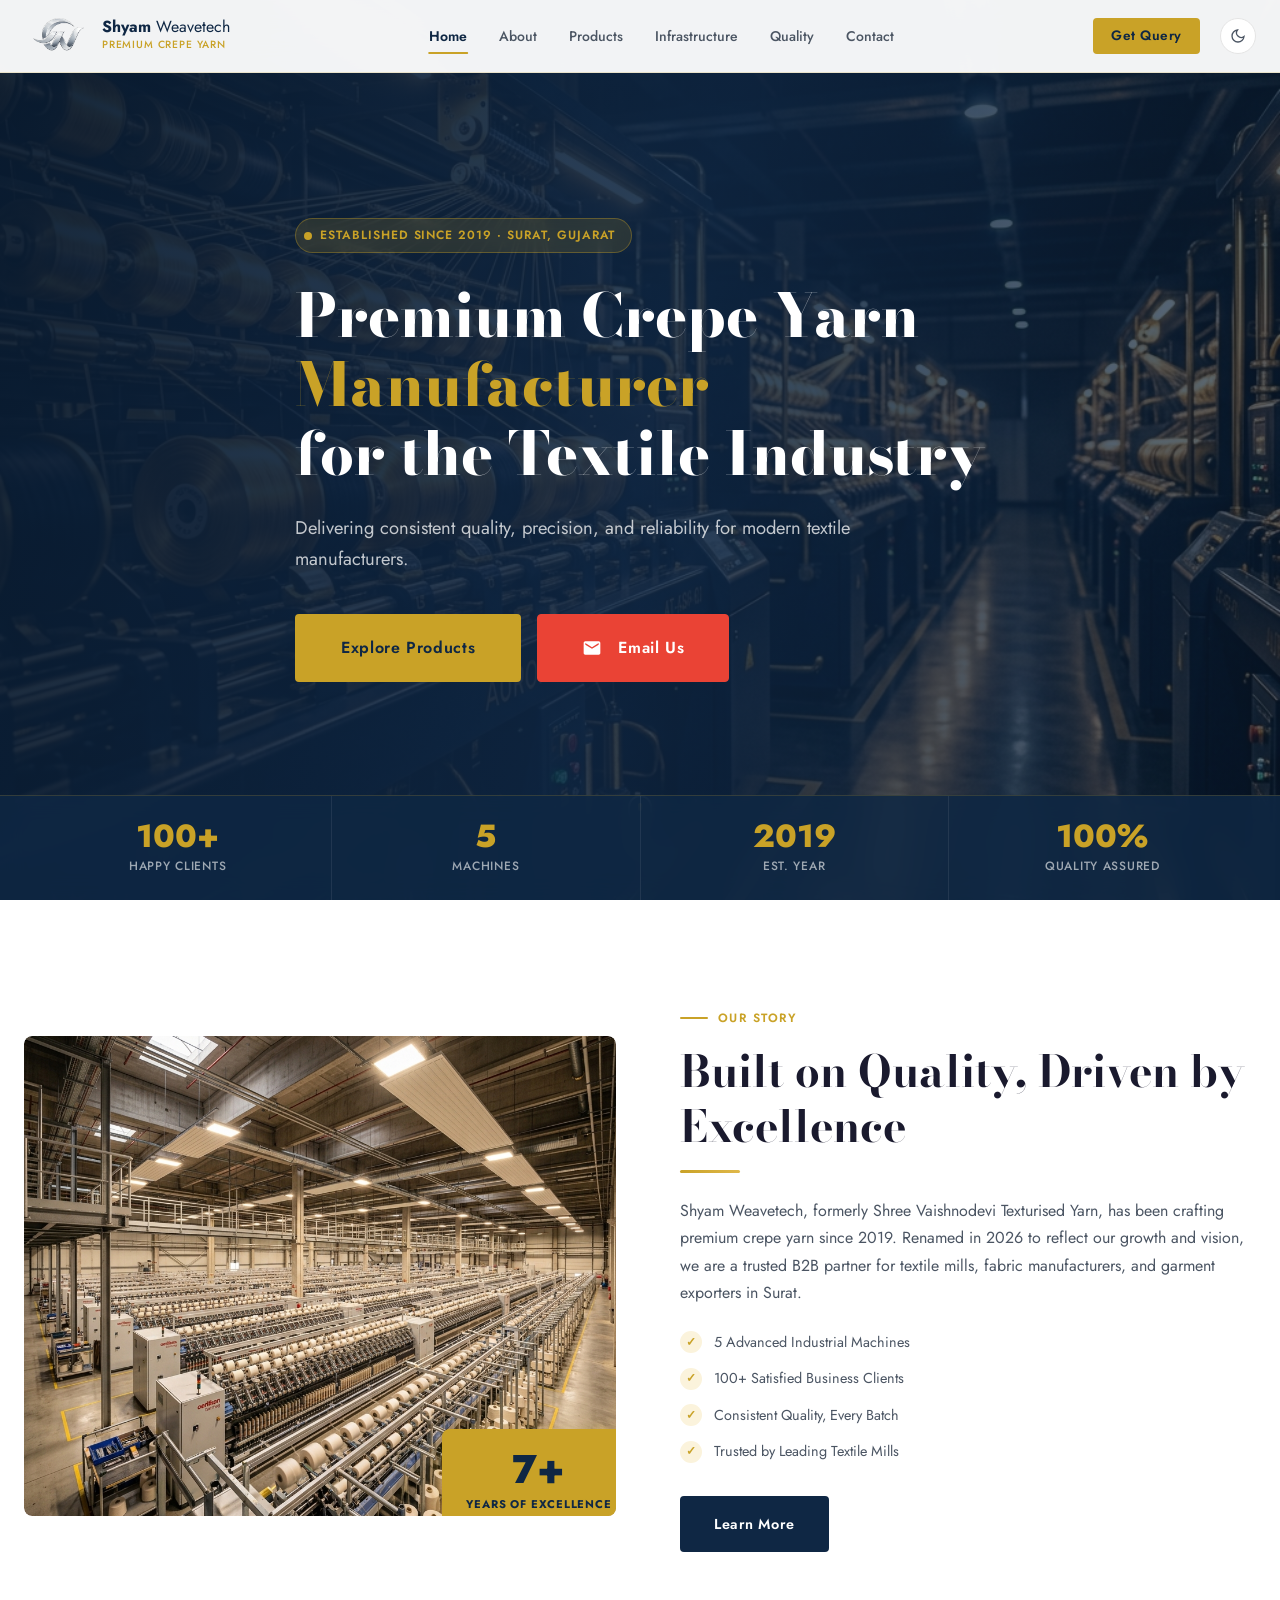
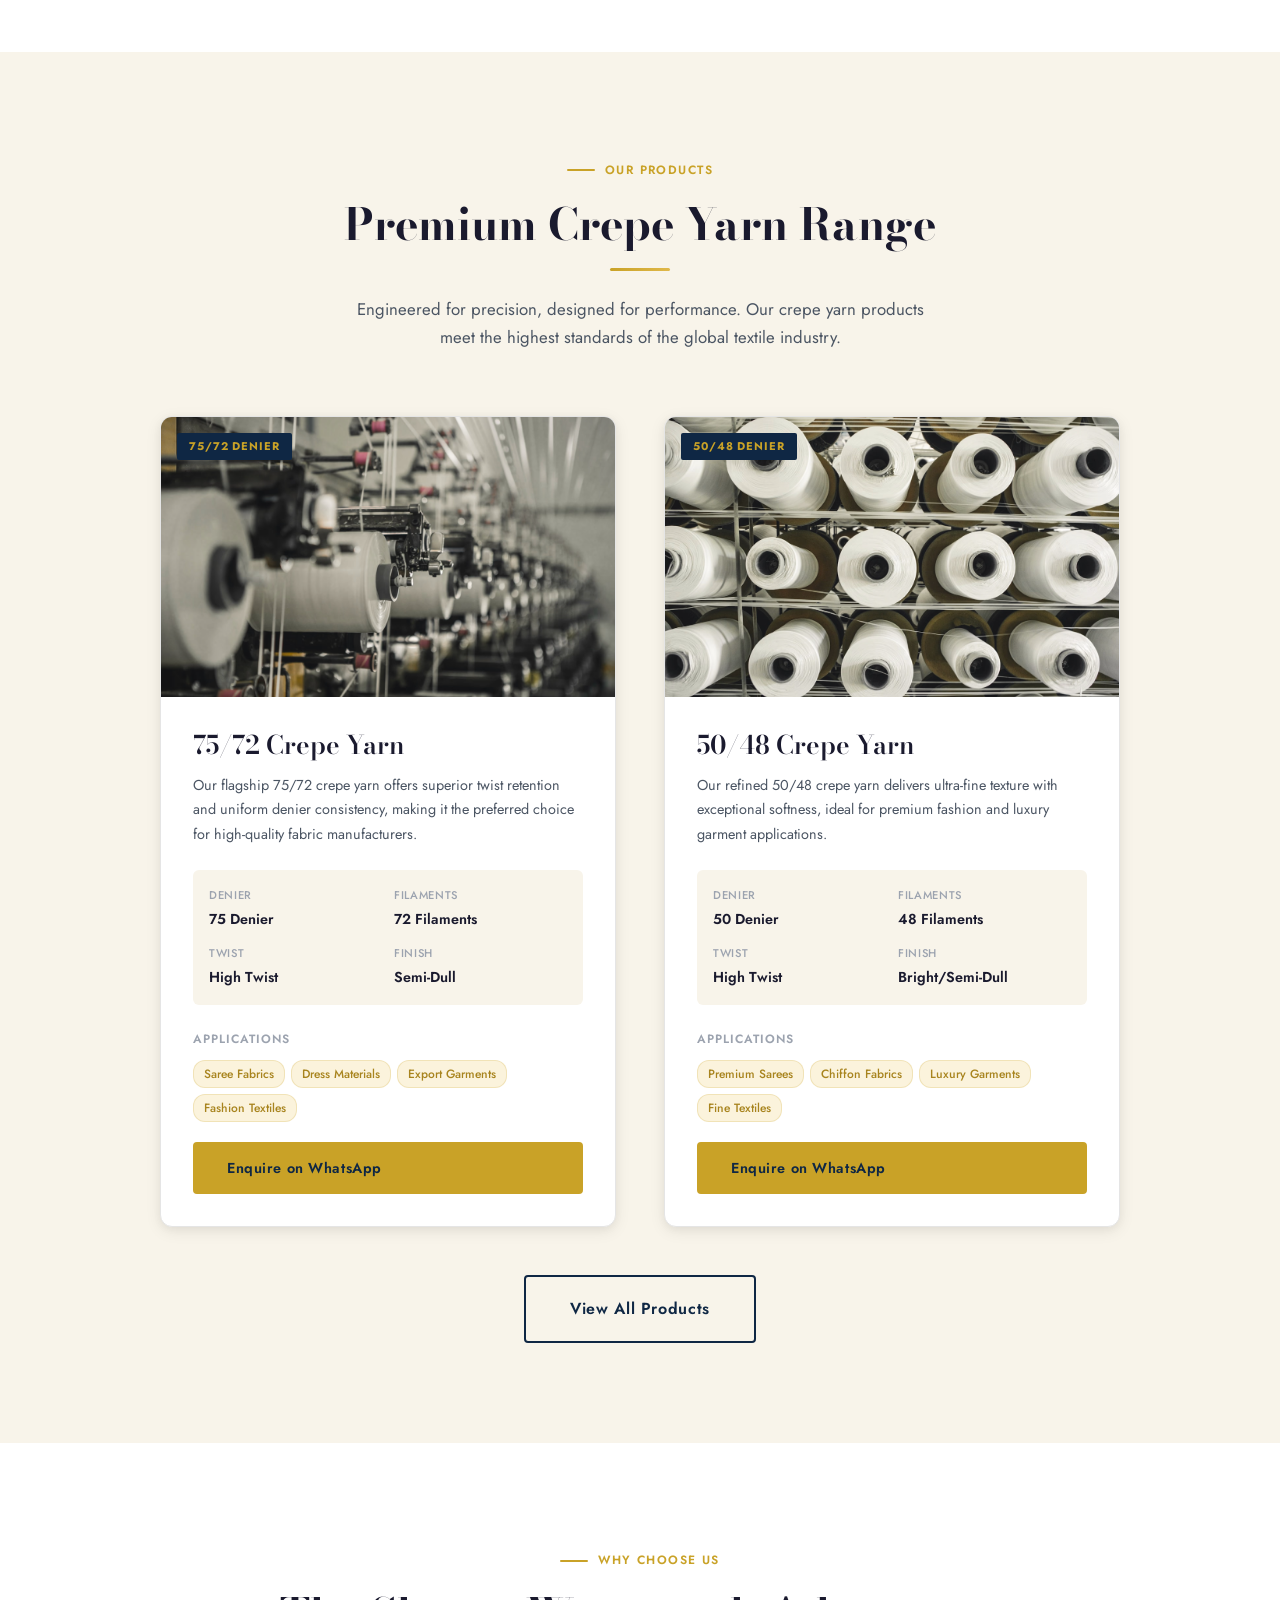
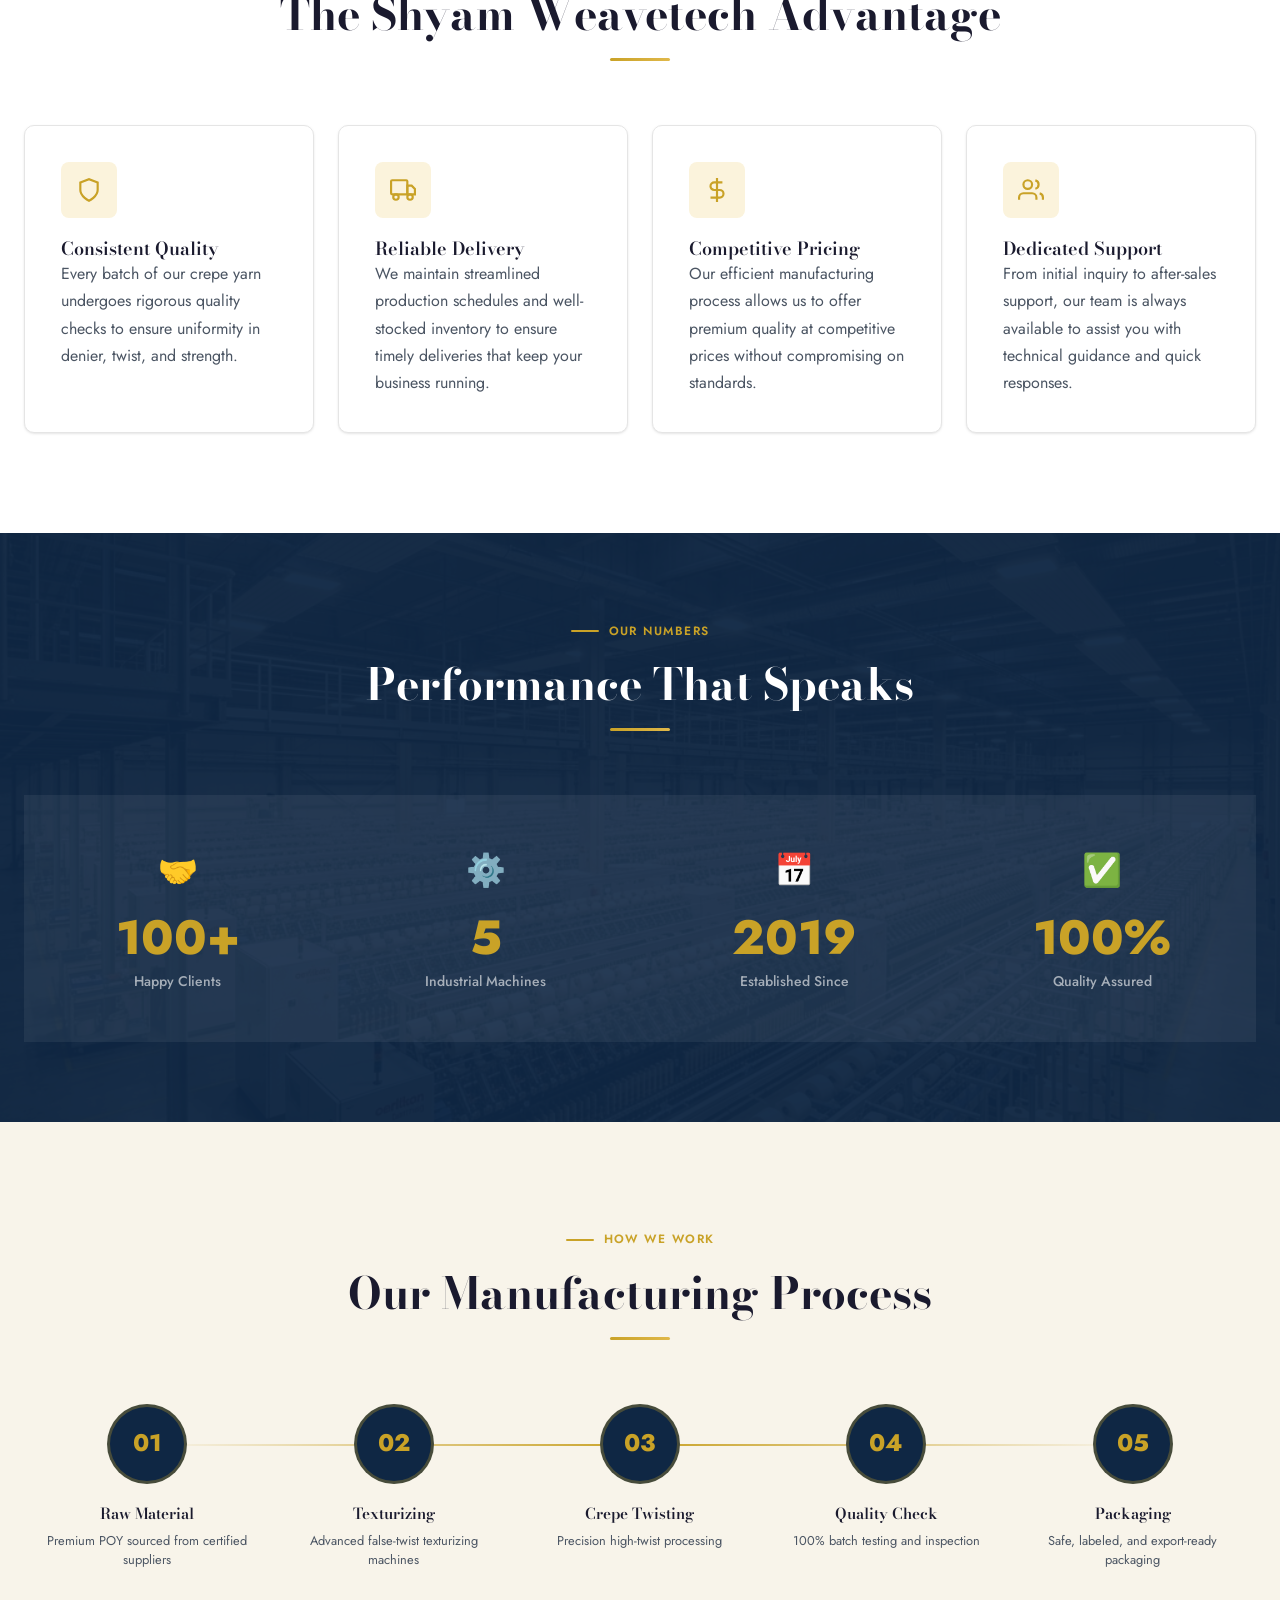
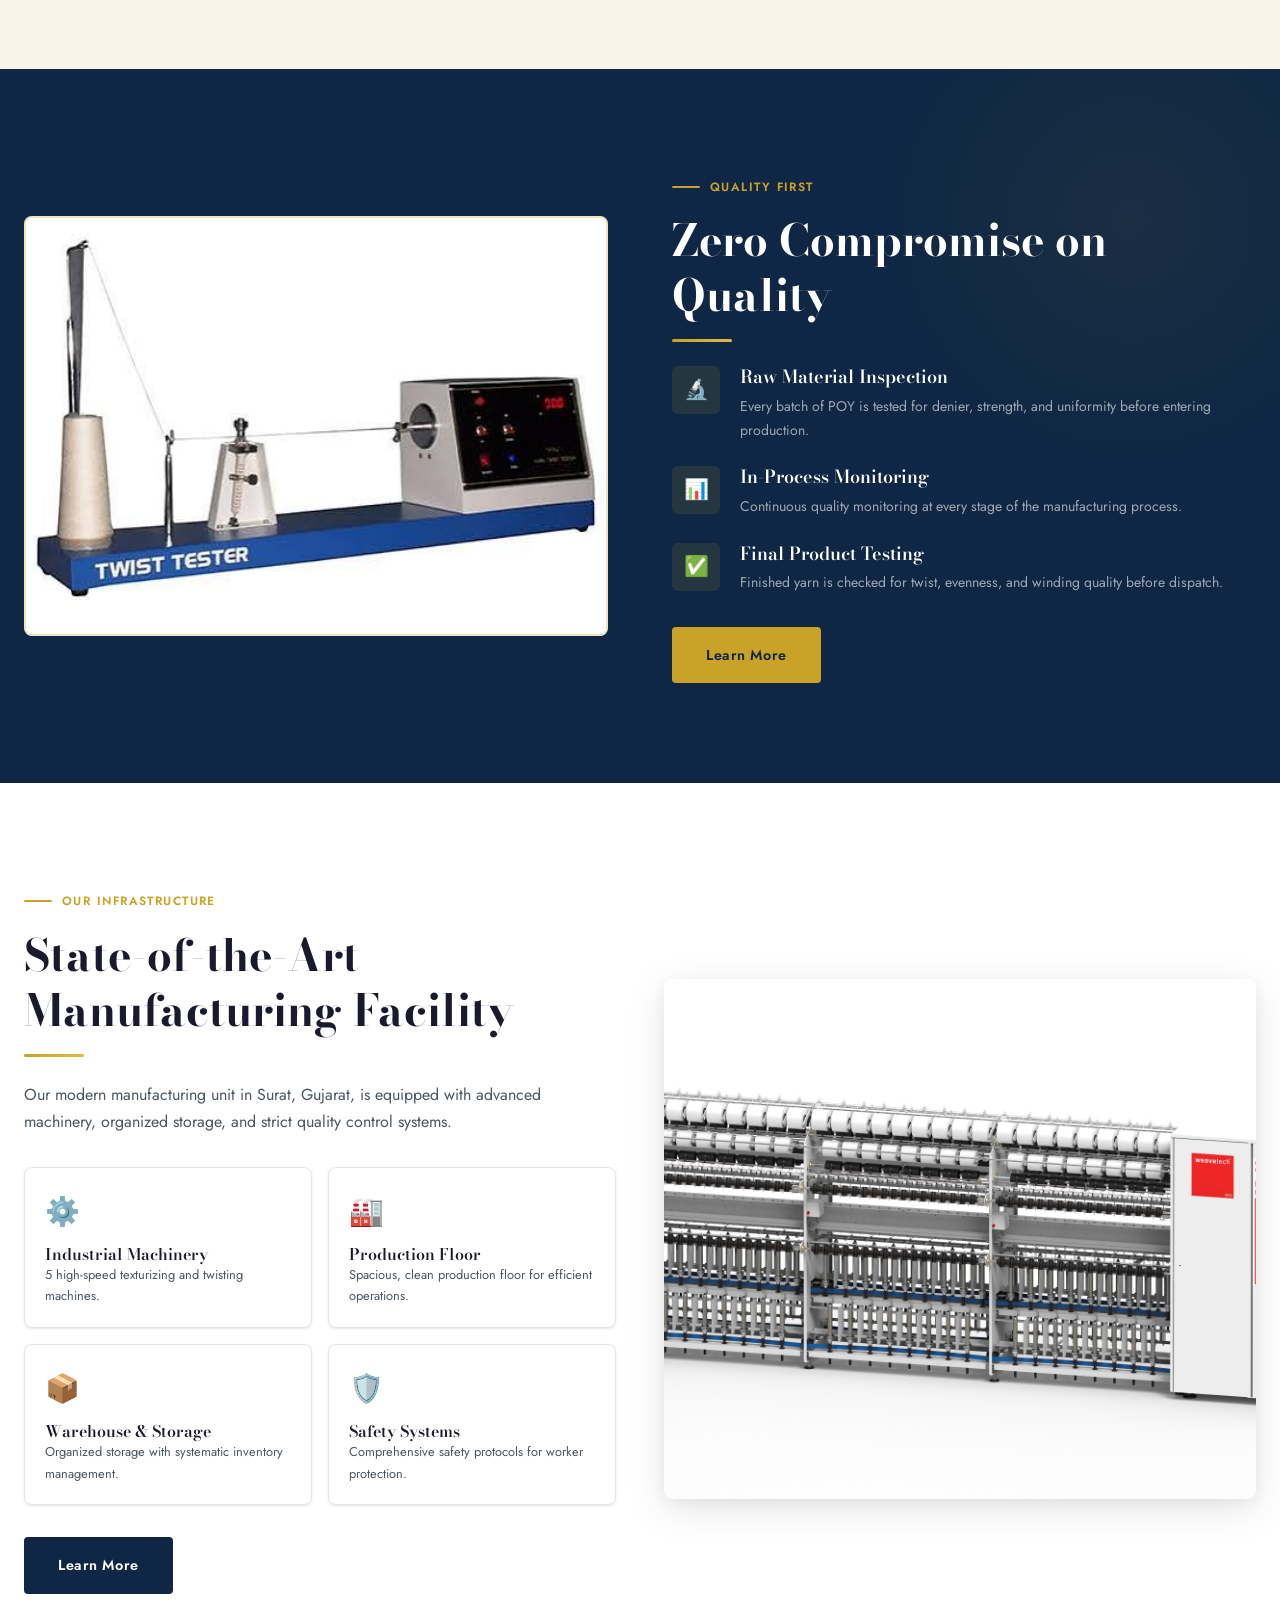
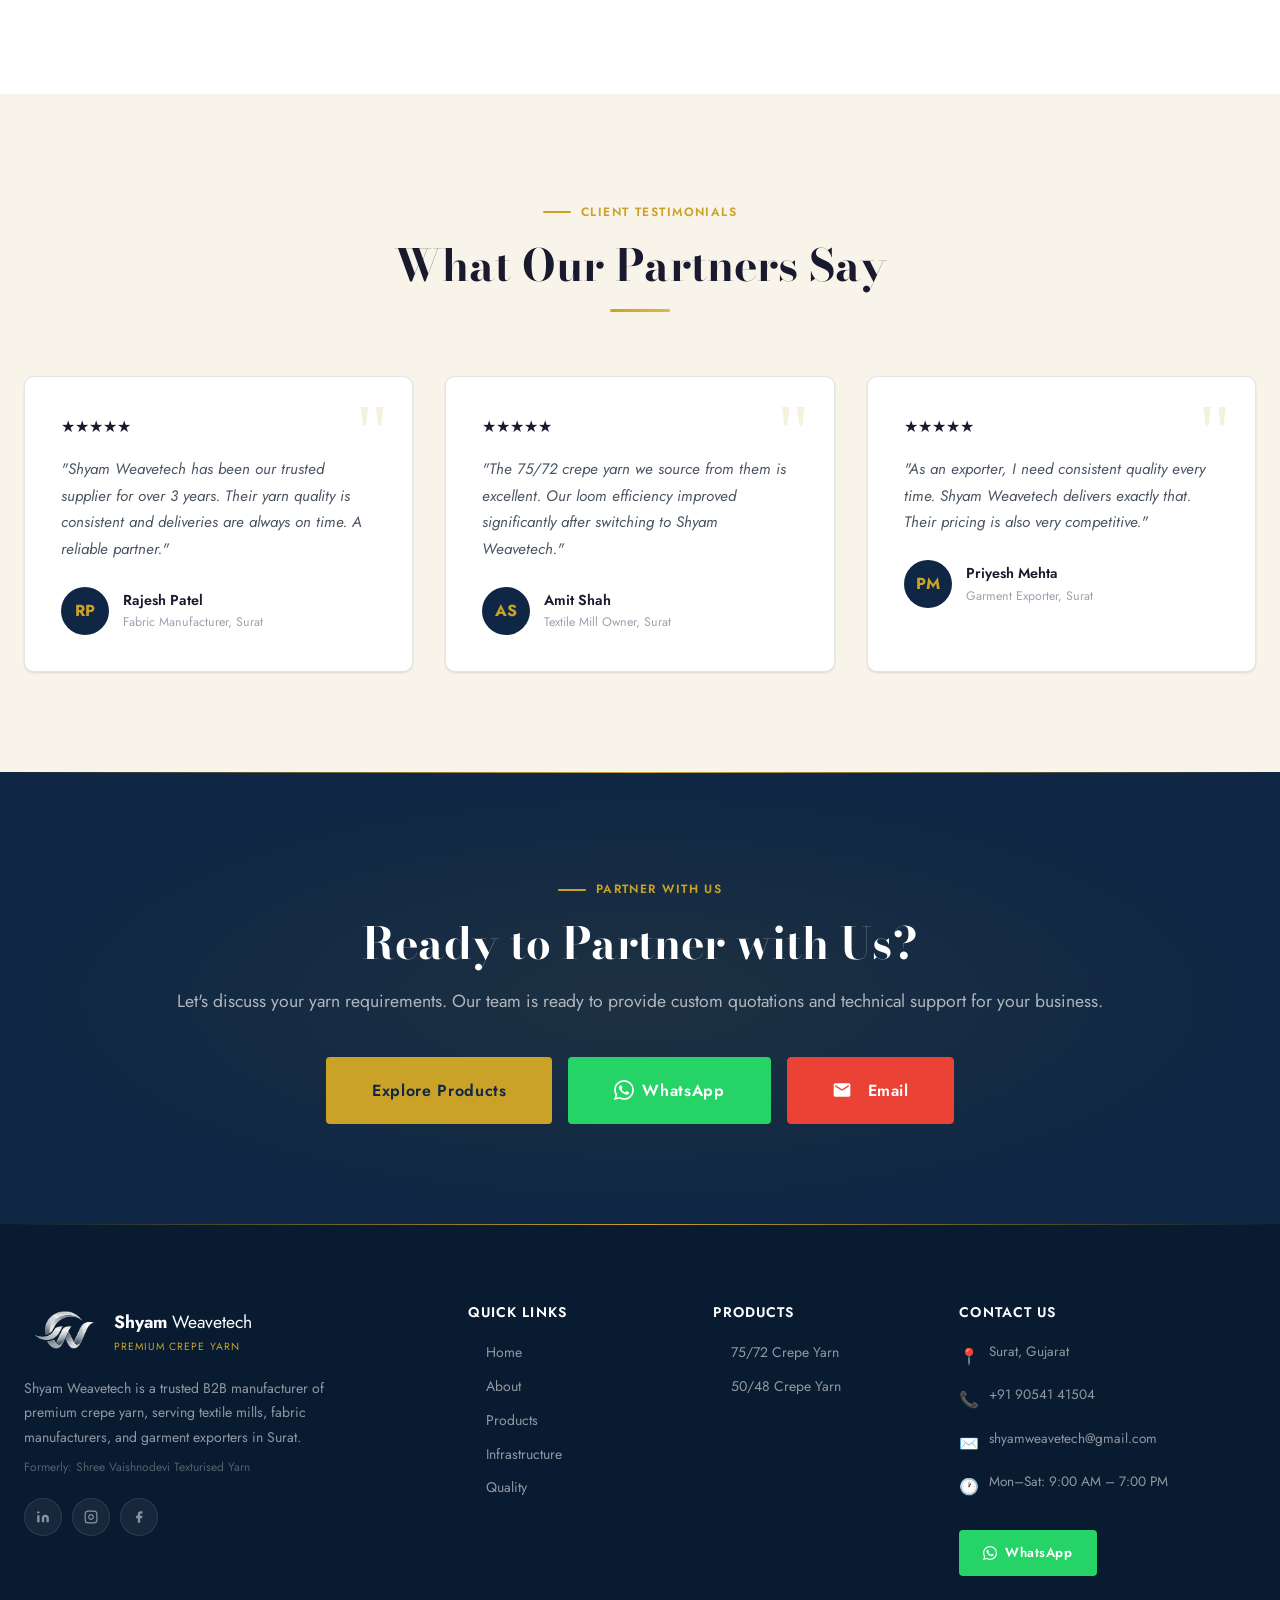
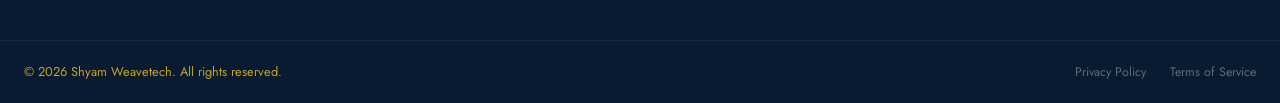
==== index.html @ a869e86b "Initial commit" ====
<!DOCTYPE html>
<html lang="en" data-theme="light">

<head>
  <meta charset="UTF-8">
  <meta name="viewport" content="width=device-width, initial-scale=1.0">
  <title>Shyam Weavetech | Premium Crepe Yarn Manufacturer — Surat, Gujarat</title>
  <meta name="description"
    content="Shyam Weavetech is a trusted B2B manufacturer of premium crepe yarn (75/72 & 50/48 denier) based in Surat, Gujarat. Serving textile mills, fabric manufacturers, and garment exporters since 2019.">
  <meta name="keywords"
    content="crepe yarn manufacturer, 75/72 crepe yarn, 50/48 crepe yarn, textile manufacturer Surat, yarn supplier Gujarat, B2B yarn manufacturer Surat">
  <meta property="og:title" content="Shyam Weavetech | Premium Crepe Yarn Manufacturer">
  <meta property="og:description"
    content="Premium Crepe Yarn Manufacturer for the Textile Industry. Delivering consistent quality since 2019.">
  <meta property="og:type" content="website">
  <link rel="canonical" href="https://shyamweavetech.com/">
  <!-- Schema -->
  <script type="application/ld+json">
  {"@context":"https://schema.org","@type":"Organization","name":"Shyam Weavetech","alternateName":"Shree Vaishnodevi Texturised Yarn","url":"https://shyamweavetech.com","email":"shyamweavetech@gmail.com","telephone":"+919054141504","address":{"@type":"PostalAddress","addressLocality":"Surat","addressRegion":"Gujarat","addressCountry":"IN"},"foundingDate":"2019","description":"Premium B2B Crepe Yarn Manufacturer"}
  </script>
  <link rel="stylesheet" href="css/style.css">
  <link rel="preconnect" href="https://fonts.googleapis.com">
  <link rel="preconnect" href="https://fonts.gstatic.com" crossorigin>
  <link rel="icon" href="images/logo2.png" type="image/png">
</head>

<body>



  <!-- Scroll Progress -->
  <div id="scroll-progress"></div>

  <!-- Navigation -->
  <nav id="navbar" role="navigation" aria-label="Main Navigation">
    <div class="nav-inner">
      <a href="index.html" class="nav-logo" aria-label="Shyam Weavetech Home">
        <img src="images/logo2.png" alt="Shyam Weavetech Logo" class="nav-logo-img">
        <div class="nav-logo-text">
          <span class="nav-logo-name"><b>Shyam</b> Weavetech</span>
          <span class="nav-logo-tagline">Premium Crepe Yarn</span>
        </div>
      </a>

      <ul class="nav-links" role="list">
        <li><a href="index.html" class="nav-link" data-i18n="nav_home">Home</a></li>
        <li><a href="about.html" class="nav-link" data-i18n="nav_about">About</a></li>
        <li><a href="products.html" class="nav-link" data-i18n="nav_products">Products</a></li>
        <li><a href="infrastructure.html" class="nav-link" data-i18n="nav_infrastructure">Infrastructure</a></li>
        <li><a href="quality.html" class="nav-link" data-i18n="nav_quality">Quality</a></li>

        <li><a href="contact.html" class="nav-link" data-i18n="nav_contact">Contact</a></li>
      </ul>

      <div class="nav-actions">

        <a href="contact.html" class="btn btn-gold nav-query-btn" style="padding: 8px 16px; font-size: 0.85rem; margin-right: 8px; font-weight: 600; display: inline-flex; align-items: center; justify-content: center; height: 36px;">Get Query</a>
        <button class="theme-toggle" id="theme-toggle" aria-label="Toggle Dark Mode">
          <svg class="icon-moon" width="16" height="16" fill="none" stroke="currentColor" stroke-width="2"
            viewBox="0 0 24 24">
            <path d="M21 12.79A9 9 0 1111.21 3a7 7 0 009.79 9.79z" />
          </svg>
          <svg class="icon-sun" width="16" height="16" fill="none" stroke="currentColor" stroke-width="2"
            viewBox="0 0 24 24">
            <circle cx="12" cy="12" r="5" />
            <line x1="12" y1="1" x2="12" y2="3" />
            <line x1="12" y1="21" x2="12" y2="23" />
            <line x1="4.22" y1="4.22" x2="5.64" y2="5.64" />
            <line x1="18.36" y1="18.36" x2="19.78" y2="19.78" />
            <line x1="1" y1="12" x2="3" y2="12" />
            <line x1="21" y1="12" x2="23" y2="12" />
            <line x1="4.22" y1="19.78" x2="5.64" y2="18.36" />
            <line x1="18.36" y1="5.64" x2="19.78" y2="4.22" />
          </svg>
        </button>

        <button class="hamburger" id="hamburger" aria-label="Open mobile menu" aria-expanded="false">
          <span></span><span></span><span></span>
        </button>
      </div>
    </div>
  </nav>

  <!-- Mobile Menu -->
  <div id="mobile-menu" class="mobile-menu" role="dialog" aria-label="Mobile Navigation">
    <ul class="mobile-nav-links" role="list">
      <li><a href="index.html" class="mobile-nav-link" data-i18n="nav_home">Home</a></li>
      <li><a href="about.html" class="mobile-nav-link" data-i18n="nav_about">About</a></li>
      <li><a href="products.html" class="mobile-nav-link" data-i18n="nav_products">Products</a></li>
      <li><a href="infrastructure.html" class="mobile-nav-link" data-i18n="nav_infrastructure">Infrastructure</a></li>
      <li><a href="quality.html" class="mobile-nav-link" data-i18n="nav_quality">Quality</a></li>

      <li><a href="contact.html" class="mobile-nav-link" data-i18n="nav_contact">Contact</a></li>
    </ul>
    <div style="display:flex;gap:8px;padding:0 16px;">

      <a href="contact.html" class="btn btn-gold nav-query-btn" style="padding: 8px 16px; font-size: 0.85rem; margin-right: 8px; font-weight: 600; display: inline-flex; align-items: center; justify-content: center; height: 36px;">Get Query</a>
        <button class="theme-toggle" id="theme-toggle-mobile" aria-label="Toggle Dark Mode" style="margin-left:auto;"
        onclick="document.getElementById('theme-toggle').click()">
        <svg class="icon-moon" width="16" height="16" fill="none" stroke="currentColor" stroke-width="2"
          viewBox="0 0 24 24">
          <path d="M21 12.79A9 9 0 1111.21 3a7 7 0 009.79 9.79z" />
        </svg>
        <svg class="icon-sun" width="16" height="16" fill="none" stroke="currentColor" stroke-width="2"
          viewBox="0 0 24 24">
          <circle cx="12" cy="12" r="5" />
          <line x1="12" y1="1" x2="12" y2="3" />
          <line x1="12" y1="21" x2="12" y2="23" />
          <line x1="4.22" y1="4.22" x2="5.64" y2="5.64" />
          <line x1="18.36" y1="18.36" x2="19.78" y2="19.78" />
          <line x1="1" y1="12" x2="3" y2="12" />
          <line x1="21" y1="12" x2="23" y2="12" />
          <line x1="4.22" y1="19.78" x2="5.64" y2="18.36" />
          <line x1="18.36" y1="5.64" x2="19.78" y2="4.22" />
        </svg>
      </button>
    </div>
  </div>

  <!-- ══════════════════ HERO ══════════════════ -->
  <section id="hero" aria-label="Hero Banner">
    <div class="hero-bg" aria-hidden="true"></div>
    <div class="hero-overlay" aria-hidden="true"></div>

    <div class="container">
      <div class="hero-content">
        <div class="hero-badge">
          <span class="hero-badge-dot" aria-hidden="true"></span>
          <span data-i18n="hero_badge">Established Since 2019 · Surat, Gujarat</span>
        </div>
        <h1>
          <span data-i18n="hero_headline_1">Premium Crepe Yarn</span>
          <br><em data-i18n="hero_headline_2">Manufacturer</em>
          <br><span data-i18n="hero_headline_3">for the Textile Industry</span>
        </h1>
        <p data-i18n="hero_subheadline">Delivering consistent quality, precision, and reliability for modern textile
          manufacturers.</p>
        <div class="hero-buttons">
          <a href="products.html" class="btn btn-gold btn-lg" id="hero-explore-btn"
            data-i18n="btn_explore_products">Explore Products</a>

          <a href="#" class="btn btn-gmail btn-lg email-modal-trigger">
            <svg width="20" height="20" viewBox="0 0 24 24" fill="currentColor">
              <path
                d="M20 4H4C2.9 4 2.01 4.9 2.01 6L2 18C2 19.1 2.9 20 4 20H20C21.1 20 22 19.1 22 18V6C22 4.9 21.1 4 20 4ZM20 8L12 13L4 8V6L12 11L20 6V8Z" />
            </svg>
            Email Us
          </a>
        </div>
      </div>
    </div>

    <div class="hero-scroll" aria-hidden="true">
      <div class="scroll-mouse"></div>
      <span>Scroll</span>
    </div>

    <!-- Hero Stats Strip -->
    <div class="hero-stats" aria-label="Company statistics">
      <div class="hero-stats-inner">
        <div class="hero-stat">
          <div class="hero-stat-number" data-count="100" data-suffix="+" aria-label="100 plus happy clients">100+</div>
          <div class="hero-stat-label" data-i18n="hero_stat_clients">Happy Clients</div>
        </div>
        <div class="hero-stat">
          <div class="hero-stat-number" data-count="5" aria-label="5 manufacturing machines">5</div>
          <div class="hero-stat-label" data-i18n="hero_stat_machines">Machines</div>
        </div>
        <div class="hero-stat">
          <div class="hero-stat-number">2019</div>
          <div class="hero-stat-label" data-i18n="hero_stat_since">Est. Year</div>
        </div>
        <div class="hero-stat">
          <div class="hero-stat-number">100%</div>
          <div class="hero-stat-label" data-i18n="hero_stat_quality">Quality Assured</div>
        </div>
      </div>
    </div>
  </section>

  <!-- ══════════════════ ABOUT PREVIEW ══════════════════ -->
  <section class="section" aria-labelledby="about-preview-heading">
    <div class="container">
      <div class="grid-2">
        <div class="about-preview-image slide-left">
          <img src="images/factory-floor.png" alt="Shyam Weavetech manufacturing facility" width="600" height="480"
            loading="lazy">
          <div class="about-preview-badge">
            <span class="big-num">7+</span>
            <span class="label">Years of Excellence</span>
          </div>
        </div>
        <div class="about-preview-content slide-right">
          <div class="section-label" data-i18n="about_label">Our Story</div>
          <h2 id="about-preview-heading" data-i18n="about_heading">Built on Quality, Driven by Excellence</h2>
          <div class="gold-line"></div>
          <p data-i18n="about_text">Shyam Weavetech, formerly Shree Vaishnodevi Texturised Yarn, has been crafting
            premium crepe yarn since 2019. Renamed in 2026 to reflect our growth and vision, we are a trusted B2B
            partner for textile mills, fabric manufacturers, and garment exporters in Surat.</p>
          <ul class="check-list" role="list">
            <li class="check-item"><span class="check-icon" aria-hidden="true">✓</span><span data-i18n="about_check_1">5
                Advanced Industrial Machines</span></li>
            <li class="check-item"><span class="check-icon" aria-hidden="true">✓</span><span
                data-i18n="about_check_2">100+ Satisfied Business Clients</span></li>
            <li class="check-item"><span class="check-icon" aria-hidden="true">✓</span><span
                data-i18n="about_check_3">Consistent Quality, Every Batch</span></li>
            <li class="check-item"><span class="check-icon" aria-hidden="true">✓</span><span
                data-i18n="about_check_4">Trusted by Leading Textile Mills</span></li>
          </ul>
          <a href="about.html" class="btn btn-primary" id="about-learn-more-btn" data-i18n="btn_learn_more">Learn
            More</a>
        </div>
      </div>
    </div>
  </section>

  <!-- ══════════════════ FEATURED PRODUCTS ══════════════════ -->
  <section class="section-cream" aria-labelledby="products-preview-heading">
    <div class="container">
      <div class="section-header centered fade-up">
        <div class="section-label" data-i18n="products_label">Our Products</div>
        <h2 id="products-preview-heading" data-i18n="products_heading">Premium Crepe Yarn Range</h2>
        <div class="gold-line centered"></div>
        <p data-i18n="products_subtext">Engineered for precision, designed for performance. Our crepe yarn products meet
          the highest standards of the global textile industry.</p>
      </div>
      <div class="grid-2" style="max-width:960px;margin:0 auto;">
        <!-- Product 1 -->
        <article class="product-card fade-up delay-1">
          <div class="product-card-image">
            <img src="images/crepe2.png" alt="75/72 Crepe Yarn cone" width="480" height="280" loading="lazy">
            <div class="product-badge">75/72 Denier</div>
          </div>
          <div class="product-card-body">
            <h3 data-i18n="p1_name">75/72 Crepe Yarn</h3>
            <p data-i18n="p1_desc">Our flagship 75/72 crepe yarn offers superior twist retention and uniform denier
              consistency, making it the preferred choice for high-quality fabric manufacturers.</p>
            <div class="product-specs">
              <div class="spec-item"><span class="spec-label">Denier</span><span class="spec-value"
                  data-i18n="p1_spec_denier">75 Denier</span></div>
              <div class="spec-item"><span class="spec-label">Filaments</span><span class="spec-value"
                  data-i18n="p1_spec_filament">72 Filaments</span></div>
              <div class="spec-item"><span class="spec-label">Twist</span><span class="spec-value"
                  data-i18n="p1_spec_twist">High Twist</span></div>
              <div class="spec-item"><span class="spec-label">Finish</span><span class="spec-value"
                  data-i18n="p1_spec_finish">Semi-Dull</span></div>
            </div>
            <div class="product-applications">
              <div class="applications-title">Applications</div>
              <div class="app-tags">
                <span class="app-tag" data-i18n="p1_app1">Saree Fabrics</span>
                <span class="app-tag" data-i18n="p1_app2">Dress Materials</span>
                <span class="app-tag" data-i18n="p1_app3">Export Garments</span>
                <span class="app-tag" data-i18n="p1_app4">Fashion Textiles</span>
              </div>
            </div>
            <div class="product-card-actions">
              <button class="btn btn-gold w-full" id="enquire-7572-btn" data-wa-product="75/72 Crepe Yarn"
                data-i18n="btn_enquire">Enquire on WhatsApp</button>
            </div>
          </div>
        </article>
        <!-- Product 2 -->
        <article class="product-card fade-up delay-2">
          <div class="product-card-image">
            <img src="images/crepe1.png" alt="50/48 Crepe Yarn cone" width="480" height="280" loading="lazy">
            <div class="product-badge">50/48 Denier</div>
          </div>
          <div class="product-card-body">
            <h3 data-i18n="p2_name">50/48 Crepe Yarn</h3>
            <p data-i18n="p2_desc">Our refined 50/48 crepe yarn delivers ultra-fine texture with exceptional softness,
              ideal for premium fashion and luxury garment applications.</p>
            <div class="product-specs">
              <div class="spec-item"><span class="spec-label">Denier</span><span class="spec-value"
                  data-i18n="p2_spec_denier">50 Denier</span></div>
              <div class="spec-item"><span class="spec-label">Filaments</span><span class="spec-value"
                  data-i18n="p2_spec_filament">48 Filaments</span></div>
              <div class="spec-item"><span class="spec-label">Twist</span><span class="spec-value"
                  data-i18n="p2_spec_twist">High Twist</span></div>
              <div class="spec-item"><span class="spec-label">Finish</span><span class="spec-value"
                  data-i18n="p2_spec_finish">Bright/Semi-Dull</span></div>
            </div>
            <div class="product-applications">
              <div class="applications-title">Applications</div>
              <div class="app-tags">
                <span class="app-tag" data-i18n="p2_app1">Premium Sarees</span>
                <span class="app-tag" data-i18n="p2_app2">Chiffon Fabrics</span>
                <span class="app-tag" data-i18n="p2_app3">Luxury Garments</span>
                <span class="app-tag" data-i18n="p2_app4">Fine Textiles</span>
              </div>
            </div>
            <div class="product-card-actions">
              <button class="btn btn-gold w-full" id="enquire-5048-btn" data-wa-product="50/48 Crepe Yarn"
                data-i18n="btn_enquire">Enquire on WhatsApp</button>
            </div>
          </div>
        </article>
      </div>
      <div class="text-center mt-48 fade-up">
        <a href="products.html" class="btn btn-outline-navy btn-lg" id="view-all-products-btn"
          data-i18n="btn_view_all">View All Products</a>
      </div>
    </div>
  </section>

  <!-- ══════════════════ WHY CHOOSE US ══════════════════ -->
  <section class="section" aria-labelledby="why-heading">
    <div class="container">
      <div class="section-header centered fade-up">
        <div class="section-label" data-i18n="why_label">Why Choose Us</div>
        <h2 id="why-heading" data-i18n="why_heading">The Shyam Weavetech Advantage</h2>
        <div class="gold-line centered"></div>
      </div>
      <div class="grid-4">
        <div class="why-card fade-up delay-1">
          <div class="icon-box" aria-hidden="true">
            <svg viewBox="0 0 24 24" fill="none" stroke="currentColor" stroke-width="2">
              <path d="M12 22s8-4 8-10V5l-8-3-8 3v7c0 6 8 10 8 10z" />
            </svg>
          </div>
          <h4 data-i18n="why_1_title">Consistent Quality</h4>
          <p data-i18n="why_1_text">Every batch of our crepe yarn undergoes rigorous quality checks to ensure uniformity
            in denier, twist, and strength.</p>
        </div>
        <div class="why-card fade-up delay-2">
          <div class="icon-box" aria-hidden="true">
            <svg viewBox="0 0 24 24" fill="none" stroke="currentColor" stroke-width="2">
              <rect x="1" y="3" width="15" height="13" rx="1" />
              <path d="M16 8h4l3 3v5h-7V8z" />
              <circle cx="5.5" cy="18.5" r="2.5" />
              <circle cx="18.5" cy="18.5" r="2.5" />
            </svg>
          </div>
          <h4 data-i18n="why_2_title">Reliable Delivery</h4>
          <p data-i18n="why_2_text">We maintain streamlined production schedules and well-stocked inventory to ensure
            timely deliveries that keep your business running.</p>
        </div>
        <div class="why-card fade-up delay-3">
          <div class="icon-box" aria-hidden="true">
            <svg viewBox="0 0 24 24" fill="none" stroke="currentColor" stroke-width="2">
              <line x1="12" y1="1" x2="12" y2="23" />
              <path d="M17 5H9.5a3.5 3.5 0 0 0 0 7h5a3.5 3.5 0 0 1 0 7H6" />
            </svg>
          </div>
          <h4 data-i18n="why_3_title">Competitive Pricing</h4>
          <p data-i18n="why_3_text">Our efficient manufacturing process allows us to offer premium quality at
            competitive prices without compromising on standards.</p>
        </div>
        <div class="why-card fade-up delay-4">
          <div class="icon-box" aria-hidden="true">
            <svg viewBox="0 0 24 24" fill="none" stroke="currentColor" stroke-width="2">
              <path d="M17 21v-2a4 4 0 0 0-4-4H5a4 4 0 0 0-4 4v2" />
              <circle cx="9" cy="7" r="4" />
              <path d="M23 21v-2a4 4 0 0 0-3-3.87" />
              <path d="M16 3.13a4 4 0 0 1 0 7.75" />
            </svg>
          </div>
          <h4 data-i18n="why_4_title">Dedicated Support</h4>
          <p data-i18n="why_4_text">From initial inquiry to after-sales support, our team is always available to assist
            you with technical guidance and quick responses.</p>
        </div>
      </div>
    </div>
  </section>

  <!-- ══════════════════ STATISTICS ══════════════════ -->
  <section class="stats-section" aria-labelledby="stats-heading">
    <div class="container">
      <div class="section-header centered fade-up" style="position:relative;z-index:1;">
        <div class="section-label text-gold" data-i18n="stats_label">Our Numbers</div>
        <h2 id="stats-heading" style="color:var(--white);" data-i18n="stats_heading">Performance That Speaks</h2>
        <div class="gold-line centered"></div>
      </div>
      <div class="stats-grid" role="list" aria-label="Company Statistics">
        <div class="stat-card fade-up delay-1" role="listitem">
          <span class="stat-icon" aria-hidden="true">🤝</span>
          <div class="stat-number" data-count="100" data-suffix="+" aria-label="100 plus happy clients">100+</div>
          <div class="stat-label" data-i18n="stat_1_label">Happy Clients</div>
        </div>
        <div class="stat-card fade-up delay-2" role="listitem">
          <span class="stat-icon" aria-hidden="true">⚙️</span>
          <div class="stat-number" data-count="5" aria-label="5 industrial machines">5</div>
          <div class="stat-label" data-i18n="stat_2_label">Industrial Machines</div>
        </div>
        <div class="stat-card fade-up delay-3" role="listitem">
          <span class="stat-icon" aria-hidden="true">📅</span>
          <div class="stat-number">2019</div>
          <div class="stat-label" data-i18n="stat_3_label">Established Since</div>
        </div>
        <div class="stat-card fade-up delay-4" role="listitem">
          <span class="stat-icon" aria-hidden="true">✅</span>
          <div class="stat-number">100%</div>
          <div class="stat-label" data-i18n="stat_4_label">Quality Assured</div>
        </div>
      </div>
    </div>
  </section>

  <!-- ══════════════════ MANUFACTURING PROCESS ══════════════════ -->
  <section class="section-cream" aria-labelledby="process-heading">
    <div class="container">
      <div class="section-header centered fade-up">
        <div class="section-label" data-i18n="process_label">How We Work</div>
        <h2 id="process-heading" data-i18n="process_heading">Our Manufacturing Process</h2>
        <div class="gold-line centered"></div>
      </div>
      <div class="process-steps" role="list">
        <div class="process-step fade-up delay-1" role="listitem">
          <div class="process-step-num" aria-hidden="true">01</div>
          <h4 data-i18n="step_1_title">Raw Material</h4>
          <p data-i18n="step_1_text">Premium POY sourced from certified suppliers</p>
        </div>
        <div class="process-step fade-up delay-2" role="listitem">
          <div class="process-step-num" aria-hidden="true">02</div>
          <h4 data-i18n="step_2_title">Texturizing</h4>
          <p data-i18n="step_2_text">Advanced false-twist texturizing machines</p>
        </div>
        <div class="process-step fade-up delay-3" role="listitem">
          <div class="process-step-num" aria-hidden="true">03</div>
          <h4 data-i18n="step_3_title">Crepe Twisting</h4>
          <p data-i18n="step_3_text">Precision high-twist processing</p>
        </div>
        <div class="process-step fade-up delay-4" role="listitem">
          <div class="process-step-num" aria-hidden="true">04</div>
          <h4 data-i18n="step_4_title">Quality Check</h4>
          <p data-i18n="step_4_text">100% batch testing and inspection</p>
        </div>
        <div class="process-step fade-up delay-5" role="listitem">
          <div class="process-step-num" aria-hidden="true">05</div>
          <h4 data-i18n="step_5_title">Packaging</h4>
          <p data-i18n="step_5_text">Safe, labeled, and export-ready packaging</p>
        </div>
      </div>
    </div>
  </section>

  <!-- ══════════════════ QUALITY PREVIEW ══════════════════ -->
  <section class="quality-preview" aria-labelledby="quality-preview-heading">
    <div class="container">
      <div class="quality-grid">
        <div class="quality-image slide-left">
          <!-- <img src="images/quality-inspection.png" alt="Quality inspection at Shyam Weavetech" width="600" height="420"
            loading="lazy"> -->
          <img src="images/testing1.jpg" alt="Quality inspection at Shyam Weavetech" width="600" height="420"
            loading="lazy">
        </div>
        <div class="slide-right">
          <div class="section-label text-gold" data-i18n="quality_label">Quality First</div>
          <h2 id="quality-preview-heading" style="color:var(--white);" data-i18n="quality_heading">Zero Compromise on
            Quality</h2>
          <div class="gold-line"></div>
          <div class="quality-points">
            <div class="quality-point">
              <div class="quality-point-icon" aria-hidden="true">🔬</div>
              <div class="quality-point-content">
                <h4 data-i18n="qp_1_title">Raw Material Inspection</h4>
                <p data-i18n="qp_1_text">Every batch of POY is tested for denier, strength, and uniformity before
                  entering production.</p>
              </div>
            </div>
            <div class="quality-point">
              <div class="quality-point-icon" aria-hidden="true">📊</div>
              <div class="quality-point-content">
                <h4 data-i18n="qp_2_title">In-Process Monitoring</h4>
                <p data-i18n="qp_2_text">Continuous quality monitoring at every stage of the manufacturing process.</p>
              </div>
            </div>
            <div class="quality-point">
              <div class="quality-point-icon" aria-hidden="true">✅</div>
              <div class="quality-point-content">
                <h4 data-i18n="qp_3_title">Final Product Testing</h4>
                <p data-i18n="qp_3_text">Finished yarn is checked for twist, evenness, and winding quality before
                  dispatch.</p>
              </div>
            </div>
          </div>
          <a href="quality.html" class="btn btn-gold mt-32" id="quality-learn-more-btn" data-i18n="btn_learn_more">Learn
            More</a>
        </div>
      </div>
    </div>
  </section>

  <!-- ══════════════════ INFRASTRUCTURE HIGHLIGHT ══════════════════ -->
  <section class="section" aria-labelledby="infra-preview-heading">
    <div class="container">
      <div class="grid-2">
        <div class="slide-left">
          <div class="section-label" data-i18n="infra_label">Our Infrastructure</div>
          <h2 id="infra-preview-heading" data-i18n="infra_heading">State-of-the-Art Manufacturing Facility</h2>
          <div class="gold-line"></div>
          <p data-i18n="infra_text">Our modern manufacturing unit in Surat, Gujarat, is equipped with advanced
            machinery, organized storage, and strict quality control systems.</p>
          <div class="grid-2 mt-32" style="gap:16px;">
            <div class="card" style="padding:20px;">
              <div style="font-size:1.75rem;margin-bottom:8px;" aria-hidden="true">⚙️</div>
              <h5 data-i18n="infra_1_title">Industrial Machinery</h5>
              <p style="font-size:0.8rem;" data-i18n="infra_1_text">5 high-speed texturizing and twisting machines.</p>
            </div>
            <div class="card" style="padding:20px;">
              <div style="font-size:1.75rem;margin-bottom:8px;" aria-hidden="true">🏭</div>
              <h5 data-i18n="infra_2_title">Production Floor</h5>
              <p style="font-size:0.8rem;" data-i18n="infra_2_text">Spacious, clean production floor for efficient
                operations.</p>
            </div>
            <div class="card" style="padding:20px;">
              <div style="font-size:1.75rem;margin-bottom:8px;" aria-hidden="true">📦</div>
              <h5 data-i18n="infra_3_title">Warehouse & Storage</h5>
              <p style="font-size:0.8rem;" data-i18n="infra_3_text">Organized storage with systematic inventory
                management.</p>
            </div>
            <div class="card" style="padding:20px;">
              <div style="font-size:1.75rem;margin-bottom:8px;" aria-hidden="true">🛡️</div>
              <h5 data-i18n="infra_5_title">Safety Systems</h5>
              <p style="font-size:0.8rem;" data-i18n="infra_5_text">Comprehensive safety protocols for worker
                protection.</p>
            </div>
          </div>
          <a href="infrastructure.html" class="btn btn-primary mt-32" id="infra-learn-more-btn"
            data-i18n="btn_learn_more">Learn More</a>
        </div>
        <div class="slide-right">
          <img src="images/machine.png" alt="Industrial yarn manufacturing machinery"
            style="border-radius:8px;width:100%;height:520px;object-fit:cover;box-shadow:var(--shadow-lg);" width="600"
            height="520" loading="lazy">
        </div>
      </div>
    </div>
  </section>

  <!-- ══════════════════ TESTIMONIALS ══════════════════ -->
  <section class="section-cream" aria-labelledby="testi-heading">
    <div class="container">
      <div class="section-header centered fade-up">
        <div class="section-label" data-i18n="testi_label">Client Testimonials</div>
        <h2 id="testi-heading" data-i18n="testi_heading">What Our Partners Say</h2>
        <div class="gold-line centered"></div>
      </div>
      <div class="grid-3">
        <div class="testimonial-card fade-up delay-1">
          <div class="stars" aria-label="5 stars">★★★★★</div>
          <p class="testimonial-text" data-i18n="t1_text">"Shyam Weavetech has been our trusted supplier for over 3
            years. Their yarn quality is consistent and deliveries are always on time. A reliable partner."</p>
          <div class="testimonial-author">
            <div class="author-avatar" aria-hidden="true">RP</div>
            <div>
              <div class="author-name" data-i18n="t1_name">Rajesh Patel</div>
              <div class="author-title" data-i18n="t1_title">Fabric Manufacturer, Surat</div>
            </div>
          </div>
        </div>
        <div class="testimonial-card fade-up delay-2">
          <div class="stars" aria-label="5 stars">★★★★★</div>
          <p class="testimonial-text" data-i18n="t2_text">"The 75/72 crepe yarn we source from them is excellent. Our
            loom efficiency improved significantly after switching to Shyam Weavetech."</p>
          <div class="testimonial-author">
            <div class="author-avatar" aria-hidden="true">AS</div>
            <div>
              <div class="author-name" data-i18n="t2_name">Amit Shah</div>
              <div class="author-title" data-i18n="t2_title">Textile Mill Owner, Surat</div>
            </div>
          </div>
        </div>
        <div class="testimonial-card fade-up delay-3">
          <div class="stars" aria-label="5 stars">★★★★★</div>
          <p class="testimonial-text" data-i18n="t3_text">"As an exporter, I need consistent quality every time. Shyam
            Weavetech delivers exactly that. Their pricing is also very competitive."</p>
          <div class="testimonial-author">
            <div class="author-avatar" aria-hidden="true">PM</div>
            <div>
              <div class="author-name" data-i18n="t3_name">Priyesh Mehta</div>
              <div class="author-title" data-i18n="t3_title">Garment Exporter, Surat</div>
            </div>
          </div>
        </div>
      </div>
    </div>
  </section>

  <!-- ══════════════════ CTA ══════════════════ -->
  <section class="cta-section" aria-labelledby="cta-heading">
    <div class="container">
      <div class="section-label text-gold centered fade-up" style="justify-content:center;" data-i18n="stats_label">
        Partner With Us</div>
      <h2 id="cta-heading" class="fade-up" data-i18n="cta_heading">Ready to Partner with Us?</h2>
      <p class="fade-up" data-i18n="cta_text">Let's discuss your yarn requirements. Our team is ready to provide custom
        quotations and technical support for your business.</p>
      <div class="cta-buttons fade-up">
        <a href="products.html" class="btn btn-gold btn-lg" id="cta-products-btn"
          data-i18n="btn_explore_products">Explore Products</a>
        <div class="cta-actions" style="display: flex; gap: 16px; justify-content: center; flex-wrap: wrap;">
          <a href="#" class="btn btn-whatsapp btn-lg" data-wa="general">
            <svg width="20" height="20" viewBox="0 0 24 24" fill="currentColor">
              <path
                d="M17.472 14.382c-.297-.149-1.758-.867-2.03-.967-.273-.099-.471-.148-.67.15-.197.297-.767.966-.94 1.164-.173.199-.347.223-.644.075-.297-.15-1.255-.463-2.39-1.475-.883-.788-1.48-1.761-1.653-2.059-.173-.297-.018-.458.13-.606.134-.133.298-.347.446-.52.149-.174.198-.298.298-.497.099-.198.05-.371-.025-.52-.075-.149-.669-1.612-.916-2.207-.242-.579-.487-.5-.669-.51-.173-.008-.371-.01-.57-.01-.198 0-.52.074-.792.372-.272.297-1.04 1.016-1.04 2.479 0 1.462 1.065 2.875 1.213 3.074.149.198 2.096 3.2 5.077 4.487.709.306 1.262.489 1.694.625.712.227 1.36.195 1.871.118.571-.085 1.758-.719 2.006-1.413.248-.694.248-1.289.173-1.413-.074-.124-.272-.198-.57-.347m-5.421 7.403h-.004a9.87 9.87 0 01-5.031-1.378l-.361-.214-3.741.982.998-3.648-.235-.374a9.86 9.86 0 01-1.51-5.26c.001-5.45 4.436-9.884 9.888-9.884 2.64 0 5.122 1.03 6.988 2.898a9.825 9.825 0 012.893 6.994c-.003 5.45-4.437 9.884-9.885 9.884m8.413-18.297A11.815 11.815 0 0012.05 0C5.495 0 .16 5.335.157 11.892c0 2.096.547 4.142 1.588 5.945L.057 24l6.305-1.654a11.882 11.882 0 005.683 1.448h.005c6.554 0 11.89-5.335 11.893-11.893a11.821 11.821 0 00-3.48-8.413z" />
            </svg>
            WhatsApp
          </a>

          <a href="#" class="btn btn-gmail btn-lg email-modal-trigger">
            <svg width="20" height="20" viewBox="0 0 24 24" fill="currentColor">
              <path
                d="M20 4H4C2.9 4 2.01 4.9 2.01 6L2 18C2 19.1 2.9 20 4 20H20C21.1 20 22 19.1 22 18V6C22 4.9 21.1 4 20 4ZM20 8L12 13L4 8V6L12 11L20 6V8Z" />
            </svg>
            Email
          </a>
        </div>
      </div>
    </div>
  </section>

  <!-- ══════════════════ FOOTER ══════════════════ -->
  <footer id="footer" role="contentinfo">
    <div class="container">
      <div class="footer-grid">
        <!-- Brand -->
        <div class="footer-brand">
          <div class="footer-logo-wrap">
            <img src="images/logo2.png" alt="Shyam Weavetech Logo" class="footer-logo-img">
            <div>
              <div class="footer-logo-name"><b>Shyam</b> Weavetech</div>
              <div class="footer-logo-tagline" data-i18n="footer_tagline">Premium Crepe Yarn</div>
            </div>
          </div>
          <p data-i18n="footer_about">Shyam Weavetech is a trusted B2B manufacturer of premium crepe yarn, serving
            textile mills, fabric manufacturers, and garment exporters in Surat.</p>
          <p style="font-size:0.75rem;color:rgba(255,255,255,0.3);margin-top:8px;" data-i18n="footer_prev_name">
            Formerly: Shree Vaishnodevi Texturised Yarn</p>
          <div class="social-links" role="list" aria-label="Social Media Links">
            <div class="social-link" role="listitem" aria-label="LinkedIn - Coming Soon" tabindex="0">
              <svg width="14" height="14" viewBox="0 0 24 24" fill="currentColor">
                <path d="M16 8a6 6 0 0 1 6 6v7h-4v-7a2 2 0 0 0-2-2 2 2 0 0 0-2 2v7h-4v-7a6 6 0 0 1 6-6z" />
                <rect x="2" y="9" width="4" height="12" />
                <circle cx="4" cy="4" r="2" />
              </svg>
              <span class="social-tooltip" data-i18n="coming_soon">Coming Soon</span>
            </div>
            <div class="social-link" role="listitem" aria-label="Instagram - Coming Soon" tabindex="0">
              <svg width="14" height="14" viewBox="0 0 24 24" fill="none" stroke="currentColor" stroke-width="2">
                <rect x="2" y="2" width="20" height="20" rx="5" ry="5" />
                <path d="M16 11.37A4 4 0 1 1 12.63 8 4 4 0 0 1 16 11.37z" />
                <line x1="17.5" y1="6.5" x2="17.51" y2="6.5" />
              </svg>
              <span class="social-tooltip" data-i18n="coming_soon">Coming Soon</span>
            </div>
            <div class="social-link" role="listitem" aria-label="Facebook - Coming Soon" tabindex="0">
              <svg width="14" height="14" viewBox="0 0 24 24" fill="currentColor">
                <path d="M18 2h-3a5 5 0 0 0-5 5v3H7v4h3v8h4v-8h3l1-4h-4V7a1 1 0 0 1 1-1h3z" />
              </svg>
              <span class="social-tooltip" data-i18n="coming_soon">Coming Soon</span>
            </div>
          </div>
        </div>
        <!-- Quick Links -->
        <div>
          <h3 class="footer-heading" data-i18n="footer_quick_links">Quick Links</h3>
          <nav class="footer-links" aria-label="Footer navigation">
            <a href="index.html" class="footer-link" data-i18n="nav_home">Home</a>
            <a href="about.html" class="footer-link" data-i18n="nav_about">About</a>
            <a href="products.html" class="footer-link" data-i18n="nav_products">Products</a>
            <a href="infrastructure.html" class="footer-link" data-i18n="nav_infrastructure">Infrastructure</a>
            <a href="quality.html" class="footer-link" data-i18n="nav_quality">Quality</a>

          </nav>
        </div>
        <!-- Products -->
        <div>
          <h3 class="footer-heading" data-i18n="footer_products_col">Products</h3>
          <nav class="footer-links" aria-label="Product links">
            <a href="products.html" class="footer-link">75/72 Crepe Yarn</a>
            <a href="products.html" class="footer-link">50/48 Crepe Yarn</a>
          </nav>
        </div>
        <!-- Contact -->
        <div>
          <h3 class="footer-heading" data-i18n="footer_contact_col">Contact Us</h3>
          <div class="footer-contact-item">
            <span class="footer-contact-icon" aria-hidden="true">📍</span>
            <span class="footer-contact-text" data-i18n="address_val">Surat, Gujarat</span>
          </div>
          <div class="footer-contact-item">
            <span class="footer-contact-icon" aria-hidden="true">📞</span>
            <span class="footer-contact-text"><a href="tel:+919054141504">+91 90541 41504</a></span>
          </div>
          <div class="footer-contact-item">
            <span class="footer-contact-icon" aria-hidden="true">✉️</span>
            <span class="footer-contact-text"><a
                href="mailto:shyamweavetech@gmail.com">shyamweavetech@gmail.com</a></span>
          </div>
          <div class="footer-contact-item">
            <span class="footer-contact-icon" aria-hidden="true">🕐</span>
            <span class="footer-contact-text" data-i18n="hours_val">Mon–Sat: 9:00 AM – 7:00 PM</span>
          </div>
          <a href="#" class="btn btn-whatsapp btn-sm mt-16" id="footer-wa-btn" data-wa="general">
            <svg width="14" height="14" viewBox="0 0 24 24" fill="currentColor">
              <path
                d="M17.472 14.382c-.297-.149-1.758-.867-2.03-.967-.273-.099-.471-.148-.67.15-.197.297-.767.966-.94 1.164-.173.199-.347.223-.644.075-.297-.15-1.255-.463-2.39-1.475-.883-.788-1.48-1.761-1.653-2.059-.173-.297-.018-.458.13-.606.134-.133.298-.347.446-.52.149-.174.198-.298.298-.497.099-.198.05-.371-.025-.52-.075-.149-.669-1.612-.916-2.207-.242-.579-.487-.5-.669-.51-.173-.008-.371-.01-.57-.01-.198 0-.52.074-.792.372-.272.297-1.04 1.016-1.04 2.479 0 1.462 1.065 2.875 1.213 3.074.149.198 2.096 3.2 5.077 4.487.709.306 1.262.489 1.694.625.712.227 1.36.195 1.871.118.571-.085 1.758-.719 2.006-1.413.248-.694.248-1.289.173-1.413-.074-.124-.272-.198-.57-.347m-5.421 7.403h-.004a9.87 9.87 0 01-5.031-1.378l-.361-.214-3.741.982.998-3.648-.235-.374a9.86 9.86 0 01-1.51-5.26c.001-5.45 4.436-9.884 9.888-9.884 2.64 0 5.122 1.03 6.988 2.898a9.825 9.825 0 012.893 6.994c-.003 5.45-4.437 9.884-9.885 9.884m8.413-18.297A11.815 11.815 0 0012.05 0C5.495 0 .16 5.335.157 11.892c0 2.096.547 4.142 1.588 5.945L.057 24l6.305-1.654a11.882 11.882 0 005.683 1.448h.005c6.554 0 11.89-5.335 11.893-11.893a11.821 11.821 0 00-3.48-8.413z" />
            </svg>
            WhatsApp
          </a>
        </div>
      </div>
    </div>

    <hr class="footer-divider">

    <div class="container">
      <div class="footer-bottom">
        <p class="footer-copyright">
          <span data-i18n="footer_copyright">© 2026 <span>Shyam Weavetech</span>. All rights reserved.</span>
        </p>
        <div class="footer-bottom-links">
          <a href="contact.html" class="footer-bottom-link">Privacy Policy</a>
          <a href="contact.html" class="footer-bottom-link">Terms of Service</a>
        </div>
      </div>
    </div>
  </footer>

  <!-- WhatsApp Float -->



  <!-- Scroll To Top -->
  <button id="scroll-top" aria-label="Scroll to top" title="Back to top">
    <svg width="18" height="18" fill="none" stroke="currentColor" stroke-width="2.5" viewBox="0 0 24 24"
      aria-hidden="true">
      <polyline points="18 15 12 9 6 15" />
    </svg>
  </button>


  <script src="js/main.js"></script>

  <!-- ══════════════════ EMAIL MODAL ══════════════════ -->
  <div id="email-modal-overlay" class="email-modal-overlay" aria-hidden="true">
    <div class="email-modal-box" role="dialog" aria-modal="true" aria-labelledby="email-modal-title">
      <button id="email-modal-close" class="email-modal-close" aria-label="Close modal">
        <svg width="24" height="24" viewBox="0 0 24 24" fill="none" stroke="currentColor" stroke-width="2">
          <line x1="18" y1="6" x2="6" y2="18"></line>
          <line x1="6" y1="6" x2="18" y2="18"></line>
        </svg>
      </button>
      <h2 id="email-modal-title">Send us an Email</h2>
      <p class="email-modal-subtitle">Please provide a few details so we can assist you better.</p>

      <form id="email-modal-form">
        <div class="form-group">
          <label class="form-label" for="email-modal-purpose">Purpose of Email</label>
          <div class="select-wrapper">
            <select class="form-control" id="email-modal-purpose" required>
              <option value="" disabled selected>Select a purpose...</option>
              <option value="Casual Inquiry">Casual Inquiry</option>
              <option value="Business Related">Business Related</option>
              <option value="Order Related">Order Related</option>
              <option value="Issue Related">Issue Related</option>
              <option value="Bill Related">Bill Related</option>
              <option value="Payment Related">Payment Related</option>
            </select>
            <div class="select-arrow"
              style="pointer-events:none; position:absolute; right:12px; top:50%; transform:translateY(-50%); font-size:12px; color:var(--text-secondary);">
              ▼</div>
          </div>
        </div>

        <div class="form-group">
          <label class="form-label" for="email-modal-name">Your Name</label>
          <input type="text" class="form-control" id="email-modal-name" placeholder="John Doe" required>
        </div>

        <div class="form-group">
          <label class="form-label" for="email-modal-email">Your Email</label>
          <input type="email" class="form-control" name="email" id="email-modal-email" placeholder="john@example.com"
            required>
        </div>
        <div class="form-group">
          <label class="form-label" for="email-modal-phone">Contact Number</label>
          <input type="tel" class="form-control" id="email-modal-phone" placeholder="+91 XXXXX XXXXX" required>
        </div>

        <div class="form-group">
          <label class="form-label" for="email-modal-message">Message Details</label>
          <textarea class="form-control" id="email-modal-message" rows="4"
            placeholder="Tell us more about your inquiry..." required></textarea>
        </div>

        <button type="submit" id="email-modal-submit" class="btn btn-gold w-full" style="justify-content:center;">
          <span id="email-modal-btn-text">Send Message</span>
        </button>
      </form>
    </div>
  </div>


  <!-- ══════════════════ WHATSAPP MODAL ══════════════════ -->
  <div id="wa-modal-overlay" class="wa-modal-overlay" aria-hidden="true">
    <div class="wa-modal-box" role="dialog" aria-modal="true" aria-labelledby="wa-modal-title">
      <button id="wa-modal-close" class="wa-modal-close" aria-label="Close modal">
        <svg width="24" height="24" viewBox="0 0 24 24" fill="none" stroke="currentColor" stroke-width="2">
          <line x1="18" y1="6" x2="6" y2="18"></line>
          <line x1="6" y1="6" x2="18" y2="18"></line>
        </svg>
      </button>
      <h2 id="wa-modal-title">Chat with us on WhatsApp</h2>
      <p class="wa-modal-subtitle">Please provide your details and we'll reply to you on WhatsApp instantly.</p>

      <form id="wa-modal-form">
        <div class="form-group">
          <label class="form-label" for="wa-modal-name">Your Name</label>
          <input type="text" class="form-control" id="wa-modal-name" placeholder="John Doe" required>
        </div>

        <div class="form-group">
          <label class="form-label" for="wa-modal-topic">Topic</label>
          <div class="select-wrapper">
            <select class="form-control" id="wa-modal-topic" required>
              <option value="" disabled selected>Select a topic...</option>
              <option value="Product Inquiry">Product Inquiry</option>
              <option value="Bulk Order">Bulk Order</option>
              <option value="Partnership">Partnership</option>
              <option value="Other">Other</option>
            </select>
            <div class="select-arrow"
              style="pointer-events:none; position:absolute; right:12px; top:50%; transform:translateY(-50%); font-size:12px; color:var(--text-secondary);">
              ▼</div>
          </div>
        </div>

        <div class="form-group">
          <label class="form-label" for="wa-modal-details">Message Details</label>
          <textarea class="form-control" id="wa-modal-details" rows="4" placeholder="Tell us more about your inquiry..."
            required></textarea>
        </div>

        <button type="submit" class="btn btn-whatsapp w-full" style="justify-content:center;">
          <span>Start WhatsApp Chat</span>
        </button>
      </form>
    </div>
  </div>

</body>

</html>
---- css/style.css ----
/* ============================================================
   SHYAM WEAVETECH — Complete Design System
   Premium Corporate Textile Manufacturing Website
   ============================================================ */

/* ── Google Fonts ── */
@import url('https://fonts.googleapis.com/css2?family=Bodoni+Moda:ital,opsz,wght@0,6..96,400;0,6..96,500;0,6..96,600;0,6..96,700;1,6..96,400&family=Jost:wght@300;400;500;600&display=swap');

/* ── CSS Variables (Light Theme) ── */
:root {
  --navy:        #0F2744;
  --navy-dark:   #091B30;
  --navy-mid:    #1A3A5C;
  --navy-light:  #1E4A7A;
  --cream:       #F8F4EA;
  --cream-dark:  #F0EAD8;
  --gold:        #C9A227;
  --gold-light:  #E0B84A;
  --gold-dark:   #A8841E;
  --gold-pale:   #FBF3DC;
  --charcoal:    #1A1A2E;
  --white:       #FFFFFF;
  --gray-50:     #FAFAFA;
  --gray-100:    #F5F5F5;
  --gray-200:    #E5E5E5;
  --gray-400:    #9CA3AF;
  --gray-500:    #6B7280;
  --gray-600:    #4B5563;
  --gray-700:    #374151;

  /* Semantic */
  --bg-primary:     var(--white);
  --bg-secondary:   var(--cream);
  --bg-dark:        var(--navy);
  --text-primary:   var(--charcoal);
  --text-secondary: var(--gray-600);
  --text-light:     var(--gray-400);
  --border-color:   var(--gray-200);
  --card-bg:        var(--white);
  --nav-bg:         rgba(255,255,255,0.95);
  --nav-border:     rgba(201,162,39,0.2);
  --shadow-sm:      0 1px 3px rgba(0,0,0,0.08), 0 1px 2px rgba(0,0,0,0.04);
  --shadow-md:      0 4px 16px rgba(0,0,0,0.08), 0 2px 8px rgba(0,0,0,0.04);
  --shadow-lg:      0 10px 40px rgba(0,0,0,0.1), 0 4px 16px rgba(0,0,0,0.06);
  --shadow-gold:    0 4px 20px rgba(201,162,39,0.25);
  --shadow-navy:    0 8px 32px rgba(15,39,68,0.15);

  /* Transitions */
  --transition-fast: 0.2s ease;
  --transition-med:  0.35s ease;
  --transition-slow: 0.5s ease;

  /* Spacing */
  --section-pad: 100px 0;
  --container-max: 1280px;
  --container-pad: 0 24px;
}

/* ── Dark Theme ── */
[data-theme="dark"] {
  --bg-primary:     #0A1628;
  --bg-secondary:   #0F1F38;
  --bg-dark:        #061020;
  --text-primary:   #E8EAF0;
  --text-secondary: #94A3B8;
  --text-light:     #64748B;
  --border-color:   rgba(255,255,255,0.08);
  --card-bg:        #0F1F38;
  --nav-bg:         rgba(10,22,40,0.97);
  --nav-border:     rgba(201,162,39,0.15);
  --shadow-sm:      0 1px 3px rgba(0,0,0,0.3);
  --shadow-md:      0 4px 16px rgba(0,0,0,0.3);
  --shadow-lg:      0 10px 40px rgba(0,0,0,0.4);
}

/* ── Reset & Base ── */
*, *::before, *::after {
  box-sizing: border-box;
  margin: 0;
  padding: 0;
}

html {
  scroll-behavior: smooth;
  font-size: 16px;
}

body {
  font-family: 'Jost', sans-serif;
  font-size: 1rem;
  line-height: 1.7;
  color: var(--text-primary);
  background-color: var(--bg-primary);
  transition: background-color 0.4s ease, color 0.4s ease;
  overflow-x: hidden;
  animation: fadeInPage 0.5s ease forwards;
}

@keyframes fadeInPage {
  from { opacity: 0; }
  to { opacity: 1; }
}

body.page-exit {
  opacity: 0 !important;
  transition: opacity 0.4s ease;
}

img {
  max-width: 100%;
  height: auto;
  display: block;
}

a {
  text-decoration: none;
  color: inherit;
}

ul { list-style: none; }

/* ── Typography ── */
h1, h2, h3, h4, h5, h6 {
  font-family: 'Bodoni Moda', serif;
  line-height: 1.25;
  color: var(--text-primary);
}

h1 { font-size: clamp(2.2rem, 5vw, 3.75rem); font-weight: 800; }
h2 { font-size: clamp(1.75rem, 3.5vw, 2.75rem); font-weight: 700; }
h3 { font-size: clamp(1.25rem, 2vw, 1.625rem); font-weight: 600; }
h4 { font-size: 1.125rem; font-weight: 600; }
h5 { font-size: 1rem; font-weight: 600; }

p { color: var(--text-secondary); }

.stat-number {
  font-family: 'Bodoni Moda', serif;
  font-weight: 800;
}

/* ── Layout ── */
.container {
  max-width: var(--container-max);
  margin: 0 auto;
  padding: var(--container-pad);
}

.section {
  padding: var(--section-pad);
}

.section-cream {
  padding: var(--section-pad);
  background-color: var(--bg-secondary);
}

.section-dark {
  padding: var(--section-pad);
  background-color: var(--bg-dark);
}

.grid-2 { display: grid; grid-template-columns: 1fr 1fr; gap: 48px; align-items: center; }
.grid-3 { display: grid; grid-template-columns: repeat(3, 1fr); gap: 32px; }
.grid-4 { display: grid; grid-template-columns: repeat(4, 1fr); gap: 24px; }
.grid-6 { display: grid; grid-template-columns: repeat(3, 1fr); gap: 24px; }

/* ── Section Labels ── */
.section-label {
  display: inline-flex;
  align-items: center;
  gap: 10px;
  font-family: 'Jost', sans-serif;
  font-size: 0.75rem;
  font-weight: 600;
  letter-spacing: 0.12em;
  text-transform: uppercase;
  color: var(--gold);
  margin-bottom: 16px;
}

.section-label::before {
  content: '';
  display: block;
  width: 28px;
  height: 2px;
  background: var(--gold);
  border-radius: 2px;
}

.section-header {
  margin-bottom: 64px;
}

.section-header h2 {
  margin-bottom: 16px;
}

.section-header p {
  font-size: 1.05rem;
  max-width: 600px;
}

.section-header.centered {
  text-align: center;
}

.section-header.centered p {
  margin: 0 auto;
}

/* ── Gold Accent Line ── */
.gold-line {
  width: 60px;
  height: 3px;
  background: linear-gradient(90deg, var(--gold), var(--gold-light));
  border-radius: 2px;
  margin: 16px 0 24px;
}

.gold-line.centered { margin: 16px auto 24px; }

/* ── Buttons ── */
.btn {
  display: inline-flex;
  align-items: center;
  gap: 8px;
  padding: 14px 32px;
  border-radius: 4px;
  font-family: 'Jost', sans-serif;
  font-size: 0.9rem;
  font-weight: 600;
  letter-spacing: 0.04em;
  cursor: pointer;
  border: 2px solid transparent;
  transition: all var(--transition-med);
  position: relative;
  overflow: hidden;
  white-space: nowrap;
}

.btn::after {
  content: '';
  position: absolute;
  inset: 0;
  background: rgba(255,255,255,0.1);
  opacity: 0;
  transition: opacity var(--transition-fast);
}

.btn:hover::after { opacity: 1; }

.btn-primary {
  background: var(--navy);
  color: var(--white);
  border-color: var(--navy);
}

.btn-primary:hover {
  background: var(--gold);
  border-color: var(--gold);
  color: var(--navy);
  transform: translateY(-2px);
  box-shadow: var(--shadow-gold);
}

.btn-gold {
  background: var(--gold);
  color: var(--navy);
  border-color: var(--gold);
}

.btn-gold:hover {
  background: var(--gold-light);
  border-color: var(--gold-light);
  transform: translateY(-2px);
  box-shadow: var(--shadow-gold);
}

.btn-outline {
  background: transparent;
  color: var(--white);
  border-color: rgba(255,255,255,0.5);
}

.btn-outline:hover {
  background: var(--gold);
  border-color: var(--gold);
  color: var(--navy);
  transform: translateY(-2px);
}

.btn-outline-navy {
  background: transparent;
  color: var(--navy);
  border-color: var(--navy);
}

.btn-outline-navy:hover {
  background: var(--navy);
  color: var(--white);
  transform: translateY(-2px);
}

.btn-whatsapp {
  background: #25D366;
  color: var(--white);
  border-color: #25D366;
}

.btn-whatsapp:hover {
  background: #1DA851;
  border-color: #1DA851;
  transform: translateY(-2px);
  box-shadow: 0 4px 20px rgba(37,211,102,0.3);
}

.btn-sm { padding: 10px 22px; font-size: 0.825rem; }
.btn-lg { padding: 18px 44px; font-size: 1rem; }

/* ── Cards ── */
.card {
  background: var(--card-bg);
  border-radius: 8px;
  padding: 36px;
  border: 1px solid var(--border-color);
  box-shadow: var(--shadow-sm);
  transition: all var(--transition-med);
}

.card:hover {
  box-shadow: var(--shadow-lg);
  transform: translateY(-4px);
  border-color: rgba(201,162,39,0.2);
}

.card-navy {
  background: var(--navy);
  color: var(--white);
  border-color: rgba(255,255,255,0.08);
}

.card-navy h3, .card-navy h4, .card-navy p {
  color: var(--white);
}

.card-navy p { color: rgba(255,255,255,0.75); }

/* ── Icon Box ── */
.icon-box {
  width: 56px;
  height: 56px;
  border-radius: 8px;
  background: var(--gold-pale);
  display: flex;
  align-items: center;
  justify-content: center;
  margin-bottom: 20px;
  transition: background var(--transition-med);
  flex-shrink: 0;
}

.icon-box svg, .icon-box i {
  width: 26px;
  height: 26px;
  color: var(--gold);
  font-size: 22px;
}

.card:hover .icon-box {
  background: var(--gold);
}

.card:hover .icon-box svg,
.card:hover .icon-box i {
  color: var(--white);
}

/* ── Page Hero ── */
.page-hero {
  padding: 160px 0 80px;
  background: var(--navy);
  position: relative;
  overflow: hidden;
}

.page-hero::before {
  content: '';
  position: absolute;
  inset: 0;
  background: url('../images/factory-floor.png') center/cover no-repeat;
  opacity: 0.08;
}

.page-hero::after {
  content: '';
  position: absolute;
  bottom: 0;
  left: 0;
  right: 0;
  height: 1px;
  background: linear-gradient(90deg, transparent, var(--gold), transparent);
}

.page-hero .container { position: relative; z-index: 1; }

.page-hero h1 { color: var(--white); margin-bottom: 16px; }
.page-hero p { color: rgba(255,255,255,0.7); font-size: 1.1rem; max-width: 560px; }

.breadcrumb {
  display: flex;
  align-items: center;
  gap: 8px;
  font-size: 0.825rem;
  color: rgba(255,255,255,0.5);
  margin-bottom: 24px;
}

.breadcrumb a { color: rgba(255,255,255,0.5); transition: color var(--transition-fast); }
.breadcrumb a:hover { color: var(--gold); }
.breadcrumb .sep { color: rgba(255,255,255,0.3); }
.breadcrumb .current { color: var(--gold); }

/* ══════════════════════════════════════════════════════
   NAVIGATION
══════════════════════════════════════════════════════ */
#navbar {
  position: fixed;
  top: 0;
  left: 0;
  right: 0;
  z-index: 1000;
  background: var(--nav-bg);
  backdrop-filter: blur(20px);
  -webkit-backdrop-filter: blur(20px);
  border-bottom: 1px solid var(--nav-border);
  transition: all var(--transition-med);
}

#navbar.scrolled {
  box-shadow: 0 4px 24px rgba(15,39,68,0.08);
}

.nav-inner {
  display: flex;
  align-items: center;
  justify-content: space-between;
  height: 72px;
  padding: 0 24px;
  max-width: var(--container-max);
  margin: 0 auto;
}

.nav-logo {
  display: flex;
  align-items: center;
  gap: 6px;
  text-decoration: none;
}

.nav-logo-img {
  height: 48px;
  width: auto;
  object-fit: contain;
}

.nav-logo-text { display: flex; flex-direction: column; }

.nav-logo-name {
  font-family: 'Jost', sans-serif;
  font-weight: 400;
  font-size: 1rem;
  color: var(--navy);
  line-height: 1.1;
}

[data-theme="dark"] .nav-logo-name { color: var(--white); }

.nav-logo-tagline {
  font-size: 0.65rem;
  font-weight: 500;
  color: var(--gold);
  letter-spacing: 0.08em;
  text-transform: uppercase;
}

.nav-links {
  display: flex;
  align-items: center;
  gap: 4px;
}

.nav-link {
  padding: 8px 14px;
  font-size: 0.875rem;
  font-weight: 500;
  color: var(--text-secondary);
  border-radius: 4px;
  transition: all var(--transition-fast);
  position: relative;
}

.nav-link::after {
  content: '';
  position: absolute;
  bottom: 0;
  left: 50%;
  transform: translateX(-50%);
  width: 0;
  height: 2px;
  background: var(--gold);
  border-radius: 1px;
  transition: width var(--transition-fast);
}

.nav-link:hover { color: var(--navy); }
.nav-link:hover::after { width: 60%; }
.nav-link.active { color: var(--navy); font-weight: 600; }
.nav-link.active::after { width: 60%; }

[data-theme="dark"] .nav-link:hover,
[data-theme="dark"] .nav-link.active { color: var(--white); }

.nav-actions {
  display: flex;
  align-items: center;
  gap: 12px;
}

/* Language Switcher */
.lang-switcher {
  display: flex;
  align-items: center;
  gap: 2px;
  background: var(--gray-100);
  border-radius: 20px;
  padding: 3px;
}

[data-theme="dark"] .lang-switcher { background: rgba(255,255,255,0.08); }

.lang-btn {
  padding: 4px 12px;
  border-radius: 16px;
  border: none;
  background: transparent;
  font-size: 0.75rem;
  font-weight: 600;
  cursor: pointer;
  color: var(--text-secondary);
  transition: all var(--transition-fast);
  font-family: 'Jost', sans-serif;
}

.lang-btn.active {
  background: var(--navy);
  color: var(--white);
}

[data-theme="dark"] .lang-btn.active {
  background: var(--gold);
  color: var(--navy);
}

/* Theme Toggle */
.theme-toggle {
  width: 36px;
  height: 36px;
  border-radius: 50%;
  border: 1px solid var(--border-color);
  background: var(--bg-primary);
  cursor: pointer;
  display: flex;
  align-items: center;
  justify-content: center;
  transition: all var(--transition-fast);
  color: var(--text-secondary);
}

.theme-toggle:hover {
  border-color: var(--gold);
  color: var(--gold);
  background: var(--gold-pale);
}

.theme-toggle .icon-sun { display: none; }
.theme-toggle .icon-moon { display: block; }
[data-theme="dark"] .theme-toggle .icon-sun { display: block; }
[data-theme="dark"] .theme-toggle .icon-moon { display: none; }

/* Mobile Menu */
.hamburger {
  display: none;
  flex-direction: column;
  gap: 5px;
  cursor: pointer;
  padding: 4px;
}

.hamburger span {
  width: 24px;
  height: 2px;
  background: var(--navy);
  border-radius: 2px;
  transition: all var(--transition-fast);
}

[data-theme="dark"] .hamburger span { background: var(--white); }

.hamburger.open span:nth-child(1) { transform: rotate(45deg) translate(5px, 5px); }
.hamburger.open span:nth-child(2) { opacity: 0; }
.hamburger.open span:nth-child(3) { transform: rotate(-45deg) translate(5px, -5px); }

.mobile-menu {
  display: none;
  position: fixed;
  top: 72px;
  left: 0;
  right: 0;
  background: var(--nav-bg);
  backdrop-filter: blur(20px);
  border-bottom: 1px solid var(--border-color);
  padding: 16px 24px 24px;
  z-index: 999;
}

.mobile-menu.open { display: block; }

.mobile-nav-links {
  display: flex;
  flex-direction: column;
  gap: 4px;
  margin-bottom: 16px;
}

.mobile-nav-link {
  padding: 12px 16px;
  border-radius: 6px;
  font-weight: 500;
  color: var(--text-primary);
  transition: all var(--transition-fast);
}

.mobile-nav-link:hover {
  background: var(--gold-pale);
  color: var(--navy);
}

/* ── Scroll Progress ── */
#scroll-progress {
  position: fixed;
  top: 72px;
  left: 0;
  height: 3px;
  background: linear-gradient(90deg, var(--gold), var(--gold-light));
  z-index: 1001;
  width: 0%;
  transition: width 0.1s linear;
}

/* ── Scroll To Top ── */
#scroll-top {
  position: fixed;
  bottom: 32px;
  right: 32px;
  width: 48px;
  height: 48px;
  background: var(--navy);
  color: var(--white);
  border: none;
  border-radius: 50%;
  cursor: pointer;
  display: flex;
  align-items: center;
  justify-content: center;
  opacity: 0;
  visibility: hidden;
  transform: translateY(16px);
  transition: all var(--transition-med);
  z-index: 999;
  box-shadow: var(--shadow-navy);
}

#scroll-top.visible {
  opacity: 1;
  visibility: visible;
  transform: translateY(0);
}

#scroll-top:hover {
  background: var(--gold);
  transform: translateY(-4px);
}

/* ── WhatsApp Float ── */
#whatsapp-float {
  position: fixed;
  bottom: 32px;
  left: 32px;
  width: 56px;
  height: 56px;
  background: #25D366;
  border-radius: 50%;
  display: flex;
  align-items: center;
  justify-content: center;
  box-shadow: 0 4px 20px rgba(37,211,102,0.4);
  cursor: pointer;
  z-index: 999;
  transition: all var(--transition-med);
  text-decoration: none;
}

#whatsapp-float:hover {
  transform: scale(1.1) translateY(-4px);
  box-shadow: 0 8px 32px rgba(37,211,102,0.5);
}

#whatsapp-float svg { width: 28px; height: 28px; color: white; fill: white; }



/* ══════════════════════════════════════════════════════
   HOME — HERO
══════════════════════════════════════════════════════ */
#hero {
  position: relative;
  height: 100vh;
  min-height: 720px;
  display: flex;
  align-items: center;
  overflow: hidden;
}

.hero-bg {
  position: absolute;
  inset: 0;
  background: url('../images/hero-factory.png') center/cover no-repeat;
}

.hero-overlay {
  position: absolute;
  inset: 0;
  background: linear-gradient(
    105deg,
    rgba(9,27,48,0.95) 0%,
    rgba(15,39,68,0.88) 50%,
    rgba(9,27,48,0.6) 100%
  );
}

.hero-content {
  position: relative;
  z-index: 2;
  max-width: 780px;
}

.hero-badge {
  display: inline-flex;
  align-items: center;
  gap: 8px;
  background: rgba(201,162,39,0.15);
  border: 1px solid rgba(201,162,39,0.35);
  border-radius: 24px;
  padding: 6px 16px 6px 8px;
  margin-bottom: 28px;
  backdrop-filter: blur(8px);
}

.hero-badge-dot {
  width: 8px;
  height: 8px;
  background: var(--gold);
  border-radius: 50%;
  animation: pulse 2s infinite;
}

@keyframes pulse {
  0%, 100% { opacity: 1; transform: scale(1); }
  50% { opacity: 0.6; transform: scale(0.85); }
}

.hero-badge span {
  font-size: 0.75rem;
  font-weight: 600;
  color: var(--gold);
  letter-spacing: 0.08em;
  text-transform: uppercase;
}

.hero-content h1 {
  color: var(--white);
  margin-bottom: 24px;
  line-height: 1.15;
}

.hero-content h1 em {
  color: var(--gold);
  font-style: normal;
}

.hero-content p {
  color: rgba(255,255,255,0.75);
  font-size: 1.15rem;
  line-height: 1.7;
  margin-bottom: 40px;
  max-width: 560px;
}

.hero-buttons {
  display: flex;
  gap: 16px;
  flex-wrap: wrap;
}

.hero-scroll {
  position: absolute;
  bottom: 40px;
  left: 50%;
  transform: translateX(-50%);
  display: flex;
  flex-direction: column;
  align-items: center;
  gap: 8px;
  z-index: 2;
}

.hero-scroll span {
  font-size: 0.7rem;
  color: rgba(255,255,255,0.4);
  letter-spacing: 0.1em;
  text-transform: uppercase;
}

.scroll-mouse {
  width: 24px;
  height: 38px;
  border: 2px solid rgba(255,255,255,0.3);
  border-radius: 12px;
  position: relative;
}

.scroll-mouse::after {
  content: '';
  position: absolute;
  top: 6px;
  left: 50%;
  transform: translateX(-50%);
  width: 4px;
  height: 8px;
  background: var(--gold);
  border-radius: 2px;
  animation: scrollDown 1.6s ease infinite;
}

@keyframes scrollDown {
  0% { opacity: 1; top: 6px; }
  100% { opacity: 0; top: 22px; }
}

/* Hero Stats Strip */
.hero-stats {
  position: absolute;
  bottom: 0;
  left: 0;
  right: 0;
  background: rgba(15,39,68,0.85);
  backdrop-filter: blur(12px);
  border-top: 1px solid rgba(201,162,39,0.2);
  z-index: 2;
}

.hero-stats-inner {
  display: flex;
  max-width: var(--container-max);
  margin: 0 auto;
  padding: 0 24px;
}

.hero-stat {
  flex: 1;
  padding: 24px 20px;
  text-align: center;
  border-right: 1px solid rgba(255,255,255,0.08);
}

.hero-stat:last-child { border-right: none; }

.hero-stat-number {
  font-family: 'Jost', sans-serif;
  font-weight: 800;
  font-size: 2rem;
  color: var(--gold);
  line-height: 1;
  margin-bottom: 4px;
}

.hero-stat-label {
  font-size: 0.75rem;
  color: rgba(255,255,255,0.6);
  font-weight: 500;
  text-transform: uppercase;
  letter-spacing: 0.06em;
}

/* ══════════════════════════════════════════════════════
   ABOUT PREVIEW (Home)
══════════════════════════════════════════════════════ */
.about-preview-image {
  position: relative;
  border-radius: 8px;
  overflow: hidden;
}

.about-preview-image img {
  width: 100%;
  height: 480px;
  object-fit: cover;
  border-radius: 8px;
}

.about-preview-badge {
  position: absolute;
  bottom: -20px;
  right: -20px;
  background: var(--gold);
  color: var(--navy);
  border-radius: 8px;
  padding: 20px 24px;
  text-align: center;
  box-shadow: var(--shadow-gold);
}

.about-preview-badge .big-num {
  font-family: 'Jost', sans-serif;
  font-weight: 800;
  font-size: 2.5rem;
  line-height: 1;
  display: block;
}

.about-preview-badge .label {
  font-size: 0.7rem;
  font-weight: 700;
  text-transform: uppercase;
  letter-spacing: 0.08em;
}

.about-preview-content { padding-left: 16px; }

.check-list {
  display: flex;
  flex-direction: column;
  gap: 12px;
  margin-top: 24px;
  margin-bottom: 32px;
}

.check-item {
  display: flex;
  align-items: center;
  gap: 12px;
  font-size: 0.9rem;
  color: var(--text-secondary);
}

.check-icon {
  width: 22px;
  height: 22px;
  background: var(--gold-pale);
  border-radius: 50%;
  display: flex;
  align-items: center;
  justify-content: center;
  flex-shrink: 0;
  color: var(--gold);
  font-size: 12px;
  font-weight: 700;
}

/* ══════════════════════════════════════════════════════
   PRODUCTS (Cards)
══════════════════════════════════════════════════════ */
.product-card {
  background: var(--card-bg);
  border-radius: 12px;
  border: 1px solid var(--border-color);
  overflow: hidden;
  box-shadow: var(--shadow-md);
  transition: all var(--transition-med);
  display: flex;
  flex-direction: column;
}

.product-card:hover {
  box-shadow: var(--shadow-lg);
  transform: translateY(-6px);
  border-color: rgba(201,162,39,0.3);
}

.product-card-image {
  position: relative;
  height: 280px;
  overflow: hidden;
  background: var(--gray-50);
}

.product-card-image img {
  width: 100%;
  height: 100%;
  object-fit: cover;
  transition: transform 0.6s ease;
}

.product-card:hover .product-card-image img {
  transform: scale(1.05);
}

.product-badge {
  position: absolute;
  top: 16px;
  left: 16px;
  background: var(--navy);
  color: var(--gold);
  font-size: 0.7rem;
  font-weight: 700;
  letter-spacing: 0.08em;
  text-transform: uppercase;
  padding: 4px 12px;
  border-radius: 2px;
}

.product-card-body {
  padding: 32px;
  flex: 1;
  display: flex;
  flex-direction: column;
}

.product-card-body h3 { margin-bottom: 12px; }
.product-card-body > p { font-size: 0.9rem; margin-bottom: 24px; }

.product-specs {
  display: grid;
  grid-template-columns: 1fr 1fr;
  gap: 12px;
  margin-bottom: 24px;
  padding: 16px;
  background: var(--bg-secondary);
  border-radius: 6px;
}

.spec-item { display: flex; flex-direction: column; gap: 2px; }
.spec-label { font-size: 0.7rem; color: var(--text-light); font-weight: 500; text-transform: uppercase; letter-spacing: 0.06em; }
.spec-value { font-size: 0.9rem; font-weight: 600; color: var(--text-primary); font-family: 'Jost', sans-serif; }

.product-features {
  display: flex;
  flex-direction: column;
  gap: 8px;
  margin-bottom: 28px;
  flex: 1;
}

.feature-tag {
  display: flex;
  align-items: center;
  gap: 8px;
  font-size: 0.825rem;
  color: var(--text-secondary);
}

.feature-dot {
  width: 6px;
  height: 6px;
  background: var(--gold);
  border-radius: 50%;
  flex-shrink: 0;
}

.product-card-actions {
  display: flex;
  gap: 12px;
}

.product-applications {
  margin-bottom: 20px;
}

.applications-title {
  font-size: 0.75rem;
  font-weight: 600;
  text-transform: uppercase;
  letter-spacing: 0.08em;
  color: var(--text-light);
  margin-bottom: 10px;
}

.app-tags {
  display: flex;
  flex-wrap: wrap;
  gap: 6px;
}

.app-tag {
  background: var(--gold-pale);
  color: var(--gold-dark);
  font-size: 0.75rem;
  font-weight: 500;
  padding: 3px 10px;
  border-radius: 12px;
  border: 1px solid rgba(201,162,39,0.2);
}

/* ══════════════════════════════════════════════════════
   STATS SECTION
══════════════════════════════════════════════════════ */
.stats-section {
  background: var(--navy);
  padding: 80px 0;
  position: relative;
  overflow: hidden;
}

.stats-section::before {
  content: '';
  position: absolute;
  inset: 0;
  background: url('../images/factory-floor.png') center/cover no-repeat;
  opacity: 0.04;
}

.stats-grid {
  display: grid;
  grid-template-columns: repeat(4, 1fr);
  gap: 1px;
  background: rgba(255,255,255,0.06);
  position: relative;
  z-index: 1;
}

.stat-card {
  background: transparent;
  padding: 48px 32px;
  text-align: center;
  border: none;
  box-shadow: none;
  position: relative;
}

.stat-card::before {
  content: '';
  position: absolute;
  bottom: 0;
  left: 50%;
  transform: translateX(-50%);
  width: 0;
  height: 3px;
  background: var(--gold);
  transition: width var(--transition-med);
}

.stat-card:hover::before { width: 60%; }
.stat-card:hover { transform: none; box-shadow: none; border: none; }

.stat-icon {
  font-size: 2rem;
  margin-bottom: 16px;
  display: block;
}

.stat-number {
  font-family: 'Jost', sans-serif;
  font-weight: 800;
  font-size: 3rem;
  color: var(--gold);
  line-height: 1;
  margin-bottom: 8px;
}

.stat-label {
  font-size: 0.875rem;
  color: rgba(255,255,255,0.6);
  font-weight: 500;
}

/* ══════════════════════════════════════════════════════
   PROCESS TIMELINE
══════════════════════════════════════════════════════ */
.process-steps {
  display: grid;
  grid-template-columns: repeat(5, 1fr);
  gap: 0;
  position: relative;
  margin-top: 48px;
}

.process-steps::before {
  content: '';
  position: absolute;
  top: 40px;
  left: 10%;
  right: 10%;
  height: 2px;
  background: linear-gradient(90deg, transparent, var(--gold), transparent);
  z-index: 0;
}

.process-step {
  text-align: center;
  padding: 0 16px;
  position: relative;
  z-index: 1;
}

.process-step-num {
  width: 80px;
  height: 80px;
  background: var(--navy);
  color: var(--gold);
  border-radius: 50%;
  display: flex;
  align-items: center;
  justify-content: center;
  font-family: 'Jost', sans-serif;
  font-weight: 800;
  font-size: 1.5rem;
  margin: 0 auto 20px;
  border: 3px solid rgba(201,162,39,0.3);
  transition: all var(--transition-med);
}

.process-step:hover .process-step-num {
  background: var(--gold);
  color: var(--navy);
  border-color: var(--gold);
  transform: scale(1.1);
}

.process-step h4 { margin-bottom: 8px; font-size: 0.95rem; }
.process-step p { font-size: 0.8rem; line-height: 1.5; }

/* ══════════════════════════════════════════════════════
   TESTIMONIALS
══════════════════════════════════════════════════════ */
.testimonial-card {
  background: var(--card-bg);
  border-radius: 10px;
  padding: 36px;
  border: 1px solid var(--border-color);
  box-shadow: var(--shadow-sm);
  position: relative;
  transition: all var(--transition-med);
}

.testimonial-card::before {
  content: '"';
  position: absolute;
  top: 16px;
  right: 24px;
  font-size: 5rem;
  color: var(--gold);
  opacity: 0.15;
  font-family: Georgia, serif;
  line-height: 1;
}

.testimonial-card:hover {
  box-shadow: var(--shadow-lg);
  transform: translateY(-4px);
}

.stars {
  display: flex;
  gap: 4px;
  margin-bottom: 16px;
}

.star { color: var(--gold); font-size: 14px; }

.testimonial-text {
  font-style: italic;
  color: var(--text-secondary);
  margin-bottom: 24px;
  line-height: 1.75;
  font-size: 0.95rem;
}

.testimonial-author {
  display: flex;
  align-items: center;
  gap: 14px;
}

.author-avatar {
  width: 48px;
  height: 48px;
  border-radius: 50%;
  background: var(--navy);
  display: flex;
  align-items: center;
  justify-content: center;
  color: var(--gold);
  font-family: 'Jost', sans-serif;
  font-weight: 700;
  font-size: 1rem;
  flex-shrink: 0;
}

.author-name {
  font-weight: 600;
  font-size: 0.9rem;
  color: var(--text-primary);
}

.author-title {
  font-size: 0.775rem;
  color: var(--text-light);
}

/* ══════════════════════════════════════════════════════
   CTA SECTION
══════════════════════════════════════════════════════ */
.cta-section {
  background: var(--navy);
  padding: 100px 0;
  position: relative;
  overflow: hidden;
  text-align: center;
}

.cta-section::before {
  content: '';
  position: absolute;
  inset: 0;
  background: radial-gradient(ellipse at center, rgba(201,162,39,0.08) 0%, transparent 70%);
}

.cta-section::after {
  content: '';
  position: absolute;
  top: 0;
  left: 0;
  right: 0;
  height: 1px;
  background: linear-gradient(90deg, transparent, var(--gold), transparent);
}

.cta-section h2 { color: var(--white); margin-bottom: 16px; position: relative; z-index: 1; }
.cta-section p { color: rgba(255,255,255,0.65); font-size: 1.1rem; margin-bottom: 40px; position: relative; z-index: 1; }
.cta-buttons { display: flex; gap: 16px; justify-content: center; flex-wrap: wrap; position: relative; z-index: 1; }

/* ══════════════════════════════════════════════════════
   QUALITY PREVIEW (Home)
══════════════════════════════════════════════════════ */
.quality-preview {
  background: var(--navy);
  padding: var(--section-pad);
  position: relative;
  overflow: hidden;
}

.quality-preview::before {
  content: '';
  position: absolute;
  right: -100px;
  top: -100px;
  width: 500px;
  height: 500px;
  background: radial-gradient(circle, rgba(201,162,39,0.06) 0%, transparent 70%);
}

.quality-grid {
  display: grid;
  grid-template-columns: 1fr 1fr;
  gap: 64px;
  align-items: center;
}

.quality-image {
  border-radius: 8px;
  overflow: hidden;
  position: relative;
}

.quality-image img {
  width: 100%;
  height: 420px;
  object-fit: cover;
}

.quality-image::after {
  content: '';
  position: absolute;
  inset: 0;
  border: 2px solid rgba(201,162,39,0.3);
  border-radius: 8px;
  pointer-events: none;
}

.quality-points {
  display: flex;
  flex-direction: column;
  gap: 24px;
}

.quality-point {
  display: flex;
  gap: 20px;
  align-items: flex-start;
}

.quality-point-icon {
  width: 48px;
  height: 48px;
  background: rgba(201,162,39,0.12);
  border-radius: 6px;
  display: flex;
  align-items: center;
  justify-content: center;
  flex-shrink: 0;
  font-size: 1.25rem;
}

.quality-point-content h4 { color: var(--white); margin-bottom: 6px; }
.quality-point-content p { color: rgba(255,255,255,0.6); font-size: 0.875rem; }

/* ══════════════════════════════════════════════════════
   WHY CHOOSE US
══════════════════════════════════════════════════════ */
.why-card {
  background: var(--card-bg);
  border-radius: 10px;
  padding: 36px;
  border: 1px solid var(--border-color);
  box-shadow: var(--shadow-sm);
  transition: all var(--transition-med);
  position: relative;
  overflow: hidden;
}

.why-card::before {
  content: '';
  position: absolute;
  top: 0;
  left: 0;
  width: 4px;
  height: 0%;
  background: var(--gold);
  transition: height var(--transition-med);
}

.why-card:hover { box-shadow: var(--shadow-lg); transform: translateY(-4px); }
.why-card:hover::before { height: 100%; }

/* ══════════════════════════════════════════════════════
   ABOUT PAGE — TIMELINE
══════════════════════════════════════════════════════ */
.timeline {
  position: relative;
  padding: 0 0 0 40px;
}

.timeline::before {
  content: '';
  position: absolute;
  left: 0;
  top: 0;
  bottom: 0;
  width: 2px;
  background: linear-gradient(180deg, var(--gold) 0%, rgba(201,162,39,0.2) 100%);
}

.timeline-item {
  position: relative;
  padding-bottom: 48px;
}

.timeline-item:last-child { padding-bottom: 0; }

.timeline-item::before {
  content: '';
  position: absolute;
  left: -48px;
  top: 6px;
  width: 16px;
  height: 16px;
  background: var(--gold);
  border-radius: 50%;
  border: 3px solid var(--bg-primary);
  box-shadow: 0 0 0 3px rgba(201,162,39,0.2);
}

.timeline-year {
  font-family: 'Jost', sans-serif;
  font-weight: 800;
  font-size: 1rem;
  color: var(--gold);
  margin-bottom: 8px;
}

.timeline-item h3 { margin-bottom: 8px; }
.timeline-item p { font-size: 0.9rem; }

/* ══════════════════════════════════════════════════════
   LEADERSHIP CARDS
══════════════════════════════════════════════════════ */
.leader-card {
  text-align: center;
  background: var(--card-bg);
  border-radius: 12px;
  padding: 40px 32px;
  border: 1px solid var(--border-color);
  box-shadow: var(--shadow-sm);
  transition: all var(--transition-med);
}

.leader-card:hover {
  box-shadow: var(--shadow-lg);
  transform: translateY(-4px);
}

.leader-avatar {
  width: 100px;
  height: 100px;
  border-radius: 50%;
  background: var(--navy);
  margin: 0 auto 20px;
  border: 4px solid var(--gold);
  display: flex;
  align-items: center;
  justify-content: center;
  color: var(--gold);
  font-family: 'Jost', sans-serif;
  font-weight: 700;
  font-size: 1.75rem;
  overflow: hidden;
}

.leader-avatar img {
  width: 100%;
  height: 100%;
  object-fit: cover;
}

.leader-name { font-size: 1.25rem; margin-bottom: 4px; }
.leader-title { color: var(--gold); font-size: 0.85rem; font-weight: 600; margin-bottom: 16px; }
.leader-bio { font-size: 0.875rem; color: var(--text-secondary); line-height: 1.7; }

/* ══════════════════════════════════════════════════════
   INFRASTRUCTURE GALLERY
══════════════════════════════════════════════════════ */
.gallery-grid {
  display: grid;
  grid-template-columns: repeat(3, 1fr);
  grid-template-rows: auto auto;
  gap: 16px;
}

.gallery-item {
  border-radius: 8px;
  overflow: hidden;
  position: relative;
  cursor: pointer;
}

.gallery-item img {
  width: 100%;
  height: 220px;
  object-fit: cover;
  transition: transform 0.5s ease;
}

.gallery-item.large img { height: 456px; }

.gallery-item:hover img { transform: scale(1.05); }

.gallery-item-overlay {
  position: absolute;
  inset: 0;
  background: linear-gradient(to top, rgba(9,27,48,0.8) 0%, transparent 50%);
  opacity: 0;
  transition: opacity var(--transition-med);
  display: flex;
  align-items: flex-end;
  padding: 20px;
}

.gallery-item:hover .gallery-item-overlay { opacity: 1; }

.gallery-item-label {
  color: var(--white);
  font-weight: 600;
  font-size: 0.9rem;
}

/* ══════════════════════════════════════════════════════
   QUALITY STEPS
══════════════════════════════════════════════════════ */
.quality-steps-grid {
  display: grid;
  grid-template-columns: repeat(3, 1fr);
  gap: 32px;
}

.quality-step-card {
  background: var(--card-bg);
  border-radius: 10px;
  padding: 36px;
  border: 1px solid var(--border-color);
  box-shadow: var(--shadow-sm);
  transition: all var(--transition-med);
  position: relative;
  overflow: hidden;
}

.quality-step-card:hover {
  box-shadow: var(--shadow-lg);
  transform: translateY(-4px);
  border-color: rgba(201,162,39,0.25);
}

.step-number {
  position: absolute;
  top: 20px;
  right: 20px;
  font-family: 'Jost', sans-serif;
  font-size: 4rem;
  font-weight: 800;
  color: var(--border-color);
  line-height: 1;
  transition: color var(--transition-med);
}

.quality-step-card:hover .step-number { color: rgba(201,162,39,0.15); }

/* ══════════════════════════════════════════════════════
   CAREERS
══════════════════════════════════════════════════════ */
.job-card {
  background: var(--card-bg);
  border-radius: 8px;
  padding: 28px 32px;
  border: 1px solid var(--border-color);
  box-shadow: var(--shadow-sm);
  display: flex;
  align-items: center;
  justify-content: space-between;
  gap: 20px;
  transition: all var(--transition-med);
}

.job-card:hover {
  box-shadow: var(--shadow-md);
  border-color: rgba(201,162,39,0.25);
  transform: translateX(4px);
}

.job-type-badge {
  display: inline-flex;
  align-items: center;
  gap: 4px;
  background: var(--gold-pale);
  color: var(--gold-dark);
  font-size: 0.75rem;
  font-weight: 600;
  padding: 2px 10px;
  border-radius: 12px;
  margin-bottom: 8px;
}

/* ══════════════════════════════════════════════════════
   CONTACT
══════════════════════════════════════════════════════ */
.contact-grid {
  display: grid;
  grid-template-columns: 1fr 420px;
  gap: 64px;
  align-items: start;
}

.contact-form-wrap {
  background: var(--card-bg);
  border-radius: 12px;
  padding: 48px;
  border: 1px solid var(--border-color);
  box-shadow: var(--shadow-md);
}

.form-group {
  margin-bottom: 24px;
}

.form-label {
  display: block;
  font-size: 0.825rem;
  font-weight: 600;
  color: var(--text-primary);
  margin-bottom: 8px;
  letter-spacing: 0.02em;
}

.form-control {
  width: 100%;
  padding: 13px 16px;
  border: 1px solid var(--border-color);
  border-radius: 6px;
  background: var(--bg-primary);
  color: var(--text-primary);
  font-family: 'Jost', sans-serif;
  font-size: 0.9rem;
  transition: all var(--transition-fast);
  outline: none;
}

.form-control:focus {
  border-color: var(--gold);
  box-shadow: 0 0 0 3px rgba(201,162,39,0.12);
}

.form-control::placeholder { color: var(--text-light); }

textarea.form-control { resize: vertical; min-height: 120px; }

.form-row { display: grid; grid-template-columns: 1fr 1fr; gap: 16px; }

.contact-info-card {
  background: var(--navy);
  border-radius: 12px;
  padding: 40px;
  color: var(--white);
}

.contact-info-item {
  display: flex;
  align-items: flex-start;
  gap: 16px;
  padding: 20px 0;
  border-bottom: 1px solid rgba(255,255,255,0.08);
}

.contact-info-item:last-child { border-bottom: none; }

.contact-info-icon {
  width: 44px;
  height: 44px;
  background: rgba(201,162,39,0.12);
  border-radius: 8px;
  display: flex;
  align-items: center;
  justify-content: center;
  font-size: 1.2rem;
  flex-shrink: 0;
  color: var(--gold);
}

.contact-info-label {
  font-size: 0.7rem;
  text-transform: uppercase;
  letter-spacing: 0.08em;
  color: rgba(255,255,255,0.4);
  font-weight: 600;
  margin-bottom: 4px;
}

.contact-info-value {
  font-size: 0.9rem;
  color: var(--white);
  font-weight: 500;
  line-height: 1.5;
}

.contact-info-value a {
  color: var(--gold);
  transition: color var(--transition-fast);
}

.contact-info-value a:hover { color: var(--gold-light); }

.map-card {
  background: var(--gray-100);
  border-radius: 10px;
  overflow: hidden;
  margin-top: 24px;
  border: 1px solid var(--border-color);
}

.map-placeholder {
  height: 200px;
  background: linear-gradient(135deg, var(--navy) 0%, var(--navy-mid) 100%);
  display: flex;
  align-items: center;
  justify-content: center;
  flex-direction: column;
  gap: 12px;
  cursor: pointer;
  text-decoration: none;
  transition: opacity var(--transition-fast);
}

.map-placeholder:hover { opacity: 0.9; }

.map-pin { font-size: 2.5rem; }
.map-placeholder span { color: rgba(255,255,255,0.7); font-size: 0.875rem; font-weight: 500; }
.map-placeholder strong { color: var(--gold); font-size: 1rem; text-align: center; }

/* ══════════════════════════════════════════════════════
   FOOTER
══════════════════════════════════════════════════════ */
#footer {
  background: var(--navy-dark);
  padding: 80px 0 0;
  position: relative;
}

#footer::before {
  content: '';
  position: absolute;
  top: 0;
  left: 0;
  right: 0;
  height: 1px;
  background: linear-gradient(90deg, transparent, var(--gold), transparent);
}

.footer-grid {
  display: grid;
  grid-template-columns: 2fr 1fr 1fr 1.5fr;
  gap: 48px;
  padding-bottom: 64px;
}

.footer-brand p {
  color: rgba(255,255,255,0.55);
  font-size: 0.875rem;
  line-height: 1.75;
  margin-top: 16px;
  max-width: 300px;
}

.footer-logo-wrap {
  display: flex;
  align-items: center;
  gap: 6px;
}

.footer-logo-img {
  height: 56px;
  width: auto;
  object-fit: contain;
}

.footer-logo-name {
  font-family: 'Jost', sans-serif;
  font-weight: 400;
  font-size: 1.1rem;
  color: var(--white);
}

.footer-logo-tagline {
  font-size: 0.65rem;
  color: var(--gold);
  text-transform: uppercase;
  letter-spacing: 0.1em;
}

.footer-heading {
  font-family: 'Jost', sans-serif;
  font-size: 0.875rem;
  font-weight: 600;
  color: var(--white);
  text-transform: uppercase;
  letter-spacing: 0.08em;
  margin-bottom: 20px;
}

.footer-links {
  display: flex;
  flex-direction: column;
  gap: 10px;
}

.footer-link {
  font-size: 0.875rem;
  color: rgba(255,255,255,0.55);
  transition: color var(--transition-fast);
  display: flex;
  align-items: center;
  gap: 6px;
}

.footer-link:hover { color: var(--gold); }
.footer-link::before { content: '→'; font-size: 0.75rem; opacity: 0; transition: opacity var(--transition-fast); }
.footer-link:hover::before { opacity: 1; }

.footer-contact-item {
  display: flex;
  align-items: flex-start;
  gap: 10px;
  margin-bottom: 14px;
}

.footer-contact-icon {
  color: var(--gold);
  font-size: 1rem;
  flex-shrink: 0;
  margin-top: 2px;
}

.footer-contact-text {
  font-size: 0.85rem;
  color: rgba(255,255,255,0.55);
  line-height: 1.5;
}

.footer-contact-text a {
  color: rgba(255,255,255,0.55);
  transition: color var(--transition-fast);
}

.footer-contact-text a:hover { color: var(--gold); }

.social-links {
  display: flex;
  gap: 10px;
  margin-top: 20px;
}

.social-link {
  width: 38px;
  height: 38px;
  border-radius: 50%;
  background: rgba(255,255,255,0.06);
  border: 1px solid rgba(255,255,255,0.1);
  display: flex;
  align-items: center;
  justify-content: center;
  color: rgba(255,255,255,0.5);
  font-size: 0.875rem;
  transition: all var(--transition-fast);
  position: relative;
  cursor: pointer;
}

.social-link:hover {
  background: var(--gold);
  border-color: var(--gold);
  color: var(--navy);
}

.social-tooltip {
  position: absolute;
  bottom: calc(100% + 8px);
  left: 50%;
  transform: translateX(-50%);
  background: var(--charcoal);
  color: var(--white);
  font-size: 0.7rem;
  padding: 3px 8px;
  border-radius: 4px;
  white-space: nowrap;
  opacity: 0;
  pointer-events: none;
  transition: opacity var(--transition-fast);
}

.social-link:hover .social-tooltip { opacity: 1; }

.footer-divider {
  border: none;
  border-top: 1px solid rgba(255,255,255,0.06);
  margin: 0;
}

.footer-bottom {
  padding: 20px 0;
  display: flex;
  align-items: center;
  justify-content: space-between;
}

.footer-copyright {
  font-size: 0.8rem;
  color: rgba(255,255,255,0.35);
}

.footer-copyright span { color: var(--gold); }

.footer-bottom-links {
  display: flex;
  gap: 24px;
}

.footer-bottom-link {
  font-size: 0.775rem;
  color: rgba(255,255,255,0.35);
  transition: color var(--transition-fast);
}

.footer-bottom-link:hover { color: var(--gold); }

/* ══════════════════════════════════════════════════════
   ANIMATIONS (Intersection Observer)
══════════════════════════════════════════════════════ */
.fade-up {
  opacity: 0;
  transform: translateY(32px);
  transition: opacity 0.65s ease, transform 0.65s ease;
}

.fade-up.visible {
  opacity: 1;
  transform: translateY(0);
}

.fade-in {
  opacity: 0;
  transition: opacity 0.65s ease;
}

.fade-in.visible { opacity: 1; }

.slide-left {
  opacity: 0;
  transform: translateX(-32px);
  transition: opacity 0.65s ease, transform 0.65s ease;
}

.slide-left.visible { opacity: 1; transform: translateX(0); }

.slide-right {
  opacity: 0;
  transform: translateX(32px);
  transition: opacity 0.65s ease, transform 0.65s ease;
}

.slide-right.visible { opacity: 1; transform: translateX(0); }

.delay-1 { transition-delay: 0.1s; }
.delay-2 { transition-delay: 0.2s; }
.delay-3 { transition-delay: 0.3s; }
.delay-4 { transition-delay: 0.4s; }
.delay-5 { transition-delay: 0.5s; }

/* ══════════════════════════════════════════════════════
   INFRASTRUCTURE PAGE
══════════════════════════════════════════════════════ */
.infra-card {
  background: var(--card-bg);
  border-radius: 10px;
  overflow: hidden;
  border: 1px solid var(--border-color);
  box-shadow: var(--shadow-sm);
  transition: all var(--transition-med);
}

.infra-card:hover {
  box-shadow: var(--shadow-lg);
  transform: translateY(-4px);
}

.infra-card-img {
  height: 200px;
  overflow: hidden;
}

.infra-card-img img {
  width: 100%;
  height: 100%;
  object-fit: cover;
  transition: transform 0.5s ease;
}

.infra-card:hover .infra-card-img img { transform: scale(1.06); }

.infra-card-body {
  padding: 24px;
}

.infra-card-body h4 { margin-bottom: 8px; }
.infra-card-body p { font-size: 0.875rem; }

/* ══════════════════════════════════════════════════════
   BENEFITS GRID (Careers)
══════════════════════════════════════════════════════ */
.benefit-card {
  background: var(--card-bg);
  border-radius: 8px;
  padding: 28px;
  border: 1px solid var(--border-color);
  text-align: center;
  transition: all var(--transition-med);
}

.benefit-card:hover {
  box-shadow: var(--shadow-md);
  transform: translateY(-3px);
  border-color: rgba(201,162,39,0.2);
}

.benefit-icon {
  font-size: 2.25rem;
  margin-bottom: 14px;
  display: block;
}

.benefit-card h4 { margin-bottom: 8px; font-size: 1rem; }
.benefit-card p { font-size: 0.825rem; }

/* ══════════════════════════════════════════════════════
   RESPONSIVE
══════════════════════════════════════════════════════ */
@media (max-width: 1100px) {
  .grid-4 { grid-template-columns: repeat(2, 1fr); }
  .stats-grid { grid-template-columns: repeat(2, 1fr); }
  .process-steps { grid-template-columns: repeat(3, 1fr); }
  .process-steps::before { display: none; }
  .footer-grid { grid-template-columns: 1fr 1fr; gap: 32px; }
}

@media (max-width: 900px) {
  :root { --section-pad: 72px 0; }
  .grid-2 { grid-template-columns: 1fr; gap: 48px; }
  .grid-3 { grid-template-columns: 1fr 1fr; gap: 24px; }
  .grid-6 { grid-template-columns: 1fr 1fr; }
  .quality-grid { grid-template-columns: 1fr; gap: 48px; }
  .contact-grid { grid-template-columns: 1fr; }
  .quality-steps-grid { grid-template-columns: 1fr 1fr; }
  .gallery-grid { grid-template-columns: 1fr 1fr; }
  .gallery-item.large img { height: 220px; }
  .about-preview-badge { bottom: 12px; right: 12px; }
  .nav-links { display: none; }
  .nav-actions .lang-switcher, .nav-actions .theme-toggle { display: flex; }
  .hamburger { display: flex; }
  .hero-stats-inner { flex-wrap: wrap; }
  .hero-stat { min-width: 50%; border-right: none; border-bottom: 1px solid rgba(255,255,255,0.08); }
}

@media (max-width: 640px) {
  :root { --section-pad: 56px 0; }
  .grid-3 { grid-template-columns: 1fr; }
  .grid-4 { grid-template-columns: 1fr; }
  .grid-6 { grid-template-columns: 1fr; }
  .stats-grid { grid-template-columns: 1fr 1fr; }
  .process-steps { grid-template-columns: 1fr 1fr; }
  .quality-steps-grid { grid-template-columns: 1fr; }
  .gallery-grid { grid-template-columns: 1fr; }
  .contact-form-wrap { padding: 28px; }
  .footer-grid { grid-template-columns: 1fr; }
  .footer-bottom { flex-direction: column; gap: 12px; text-align: center; }
  .hero-buttons { flex-direction: column; align-items: flex-start; }
  .cta-buttons { flex-direction: column; align-items: center; }
  .form-row { grid-template-columns: 1fr; }
  .job-card { flex-direction: column; align-items: flex-start; }
  .about-preview-image img { height: 300px; }
  #scroll-top { bottom: 16px; right: 16px; }
  #whatsapp-float { bottom: 16px; left: 16px; }
}

/* ── Utility ── */
.text-gold { color: var(--gold); }
.text-navy { color: var(--navy); }
.text-white { color: var(--white); }
.text-center { text-align: center; }
.mt-8 { margin-top: 8px; }
.mt-16 { margin-top: 16px; }
.mt-24 { margin-top: 24px; }
.mt-32 { margin-top: 32px; }
.mt-48 { margin-top: 48px; }
.mb-8 { margin-bottom: 8px; }
.mb-16 { margin-bottom: 16px; }
.mb-24 { margin-bottom: 24px; }
.mb-32 { margin-bottom: 32px; }
.mb-48 { margin-bottom: 48px; }
.flex { display: flex; }
.flex-center { display: flex; align-items: center; justify-content: center; }
.gap-16 { gap: 16px; }
.gap-24 { gap: 24px; }
.w-full { width: 100%; }
.hidden { display: none !important; }

/* Dark mode image toning */
[data-theme="dark"] img { filter: brightness(0.92) contrast(1.02); }
[data-theme="dark"] .hero-bg-img { filter: none; }

/* ══════════════════════════════════════════════════════
   ACCORDION
══════════════════════════════════════════════════════ */
.accordion { display: flex; flex-direction: column; gap: 12px; }

.accordion-item {
  background: var(--card-bg);
  border: 1px solid var(--border-color);
  border-radius: 8px;
  overflow: hidden;
  transition: border-color var(--transition-fast);
}

.accordion-item.open { border-color: rgba(201,162,39,0.35); }

.accordion-trigger {
  width: 100%;
  padding: 20px 24px;
  background: none;
  border: none;
  display: flex;
  align-items: center;
  justify-content: space-between;
  gap: 16px;
  cursor: pointer;
  text-align: left;
  font-family: 'Jost', sans-serif;
  font-size: 0.95rem;
  font-weight: 600;
  color: var(--text-primary);
  transition: color var(--transition-fast);
}

.accordion-trigger:hover { color: var(--gold); }
.accordion-item.open .accordion-trigger { color: var(--gold); }

.accordion-chevron {
  width: 20px;
  height: 20px;
  border: 2px solid currentColor;
  border-radius: 50%;
  display: flex;
  align-items: center;
  justify-content: center;
  flex-shrink: 0;
  transition: transform var(--transition-med);
  font-size: 0.75rem;
}

.accordion-item.open .accordion-chevron { transform: rotate(180deg); }

.accordion-panel {
  max-height: 0;
  overflow: hidden;
  transition: max-height 0.4s ease;
}

.accordion-panel-inner {
  padding: 0 24px 20px;
  color: var(--text-secondary);
  font-size: 0.9rem;
  line-height: 1.75;
}

/* ══════════════════════════════════════════════════════
   COMPARISON TABLE
══════════════════════════════════════════════════════ */
.comparison-table {
  width: 100%;
  border-collapse: collapse;
  background: var(--card-bg);
  border-radius: 10px;
  overflow: hidden;
  box-shadow: var(--shadow-md);
  border: 1px solid var(--border-color);
}

.comparison-table th {
  background: var(--navy);
  color: var(--white);
  padding: 16px 20px;
  text-align: left;
  font-family: 'Jost', sans-serif;
  font-size: 0.875rem;
  font-weight: 600;
}

.comparison-table th:first-child {
  width: 180px;
  color: rgba(255,255,255,0.7);
}

.comparison-table th:not(:first-child) { color: var(--gold); }

.comparison-table td {
  padding: 14px 20px;
  font-size: 0.875rem;
  color: var(--text-secondary);
  border-bottom: 1px solid var(--border-color);
  vertical-align: middle;
}

.comparison-table td:first-child {
  font-weight: 600;
  color: var(--text-primary);
  background: var(--bg-secondary);
  font-size: 0.8rem;
  text-transform: uppercase;
  letter-spacing: 0.05em;
}

.comparison-table tr:last-child td { border-bottom: none; }
.comparison-table tr:hover td:not(:first-child) { background: var(--gold-pale); }

/* ══════════════════════════════════════════════════════
   CULTURE CARD
══════════════════════════════════════════════════════ */
.culture-card {
  background: var(--card-bg);
  border-radius: 10px;
  padding: 32px;
  border: 1px solid var(--border-color);
  box-shadow: var(--shadow-sm);
  text-align: center;
  transition: all var(--transition-med);
}

.culture-card:hover {
  box-shadow: var(--shadow-lg);
  transform: translateY(-4px);
  border-color: rgba(201,162,39,0.2);
}

.culture-card .culture-icon {
  font-size: 2.5rem;
  margin-bottom: 16px;
  display: block;
}

.culture-card h4 { margin-bottom: 8px; }
.culture-card p { font-size: 0.875rem; }

/* ══════════════════════════════════════════════════════
   QUALITY GUARANTEE STRIP
══════════════════════════════════════════════════════ */
.guarantee-strip {
  background: linear-gradient(135deg, var(--gold-dark), var(--gold), var(--gold-light));
  padding: 40px;
  border-radius: 10px;
  text-align: center;
  margin-top: 48px;
}

.guarantee-strip h3 {
  color: var(--navy);
  margin-bottom: 8px;
}

.guarantee-strip p {
  color: rgba(15,39,68,0.75);
  font-size: 0.95rem;
}

/* ══════════════════════════════════════════════════════
   VALUE CARD (About — Core Values)
══════════════════════════════════════════════════════ */
.value-card {
  background: var(--card-bg);
  border-radius: 10px;
  padding: 28px;
  border: 1px solid var(--border-color);
  box-shadow: var(--shadow-sm);
  transition: all var(--transition-med);
}

.value-card:hover {
  box-shadow: var(--shadow-md);
  transform: translateY(-4px);
  border-color: rgba(201,162,39,0.25);
}

.value-card .value-num {
  font-family: 'Jost', sans-serif;
  font-weight: 800;
  font-size: 2rem;
  color: rgba(201,162,39,0.2);
  line-height: 1;
  margin-bottom: 12px;
}

.value-card h4 { margin-bottom: 8px; }
.value-card p { font-size: 0.85rem; }

/* ══════════════════════════════════════════════════════
   TRUST ITEMS (About — Why Trust)
══════════════════════════════════════════════════════ */
.trust-item {
  display: flex;
  gap: 16px;
  align-items: flex-start;
  padding: 20px;
  background: var(--card-bg);
  border-radius: 8px;
  border: 1px solid var(--border-color);
  transition: all var(--transition-med);
}

.trust-item:hover {
  box-shadow: var(--shadow-md);
  border-color: rgba(201,162,39,0.2);
}

.trust-num {
  font-family: 'Jost', sans-serif;
  font-weight: 800;
  font-size: 1.5rem;
  color: var(--gold);
  line-height: 1;
  flex-shrink: 0;
  width: 36px;
}

.trust-item h4 { margin-bottom: 4px; font-size: 0.95rem; }
.trust-item p { font-size: 0.825rem; }

/* ══════════════════════════════════════════════════════
   MODALS (Email & WhatsApp)
══════════════════════════════════════════════════════ */
.email-modal-overlay, .wa-modal-overlay {
  position: fixed;
  top: 0; left: 0; width: 100vw; height: 100vh;
  background: rgba(9, 27, 48, 0.85);
  backdrop-filter: blur(12px);
  -webkit-backdrop-filter: blur(12px);
  z-index: 9999;
  display: flex; align-items: center; justify-content: center;
  opacity: 0; pointer-events: none;
  transition: opacity 0.4s cubic-bezier(0.16, 1, 0.3, 1);
  padding: 20px;
}
.email-modal-overlay.active, .wa-modal-overlay.active {
  opacity: 1; pointer-events: all;
}

.email-modal-box, .wa-modal-box {
  background: var(--card-bg);
  border: 1px solid rgba(201, 162, 39, 0.25);
  border-radius: 16px;
  width: 100%; max-width: 500px;
  padding: 32px;
  position: relative;
  transform: translateY(40px) scale(0.95);
  transition: all 0.5s cubic-bezier(0.16, 1, 0.3, 1);
  box-shadow: 0 24px 48px rgba(0, 0, 0, 0.25), 0 0 0 1px rgba(255, 255, 255, 0.05) inset;
  max-height: 90vh;
  overflow-y: auto;
}

/* Modal Scrollbar */
.email-modal-box::-webkit-scrollbar, .wa-modal-box::-webkit-scrollbar {
  width: 6px;
}
.email-modal-box::-webkit-scrollbar-thumb, .wa-modal-box::-webkit-scrollbar-thumb {
  background: var(--gold);
  border-radius: 3px;
}

.email-modal-box::before, .wa-modal-box::before {
  content: '';
  position: absolute;
  top: 0; left: 0; right: 0;
  height: 6px;
  background: linear-gradient(90deg, var(--gold-dark), var(--gold), var(--gold-light));
}

.email-modal-overlay.active .email-modal-box, 
.wa-modal-overlay.active .wa-modal-box {
  transform: translateY(0) scale(1);
}

.email-modal-close, .wa-modal-close {
  position: absolute;
  top: 24px; right: 24px;
  width: 40px; height: 40px;
  border-radius: 50%;
  background: var(--bg-secondary);
  border: 1px solid var(--border-color);
  color: var(--text-secondary);
  display: flex; align-items: center; justify-content: center;
  cursor: pointer;
  transition: all 0.3s ease;
  z-index: 10;
}
.email-modal-close:hover, .wa-modal-close:hover { 
  background: var(--gold-pale);
  color: var(--gold-dark);
  border-color: var(--gold);
  transform: rotate(90deg);
}

#email-modal-title, #wa-modal-title {
  font-family: 'Bodoni Moda', serif; 
  font-size: 1.75rem;
  font-weight: 700;
  color: var(--text-primary); 
  margin-bottom: 4px;
  text-align: center;
}
#email-modal-title::after, #wa-modal-title::after {
  content: '';
  display: block;
  width: 40px; height: 3px;
  background: var(--gold);
  margin: 12px auto 16px;
  border-radius: 2px;
}

#wa-modal-title { color: #25D366; }
#wa-modal-title::after { background: #25D366; }

.email-modal-subtitle, .wa-modal-subtitle {
  color: var(--text-secondary); 
  font-size: 0.9rem; 
  margin-bottom: 20px;
  text-align: center;
  line-height: 1.5;
}

/* Modal Form Specifics */
.email-modal-box .form-label, .wa-modal-box .form-label {
  font-size: 0.8rem;
  color: var(--text-primary);
  margin-bottom: 6px;
  font-weight: 600;
  letter-spacing: 0.02em;
}
.email-modal-box .form-control, .wa-modal-box .form-control {
  background: var(--bg-secondary);
  border: 1px solid var(--border-color);
  padding: 10px 14px;
  font-size: 0.9rem;
  border-radius: 6px;
  color: var(--text-primary);
  margin-bottom: 12px;
}
.email-modal-box .form-control:focus, .wa-modal-box .form-control:focus {
  background: var(--bg-primary);
  border-color: var(--gold);
  box-shadow: 0 0 0 3px rgba(201,162,39,0.15);
}
.wa-modal-box .form-control:focus {
  border-color: #25D366;
  box-shadow: 0 0 0 3px rgba(37,211,102,0.15);
}

.email-modal-box .btn-gold, .wa-modal-box .btn-whatsapp {
  margin-top: 8px;
  padding: 14px;
  font-size: 1rem;
  border-radius: 6px;
  box-shadow: 0 6px 16px rgba(201,162,39,0.25);
}
.wa-modal-box .btn-whatsapp { box-shadow: 0 8px 24px rgba(37,211,102,0.25); }

/* ── Gmail Button ── */
.btn-gmail {
  background: #ea4335;
  border: 1px solid #ea4335;
  color: #fff;
  transition: all 0.3s;
}
.btn-gmail:hover {
  background: #c5221f;
  border-color: #c5221f;
  color: #fff;
}
.btn-gmail svg { margin-right: 8px; }

/* Fix nav query btn on mobile */
@media (max-width: 992px) {
  .nav-actions .nav-query-btn {
    display: none !important;
  }
}
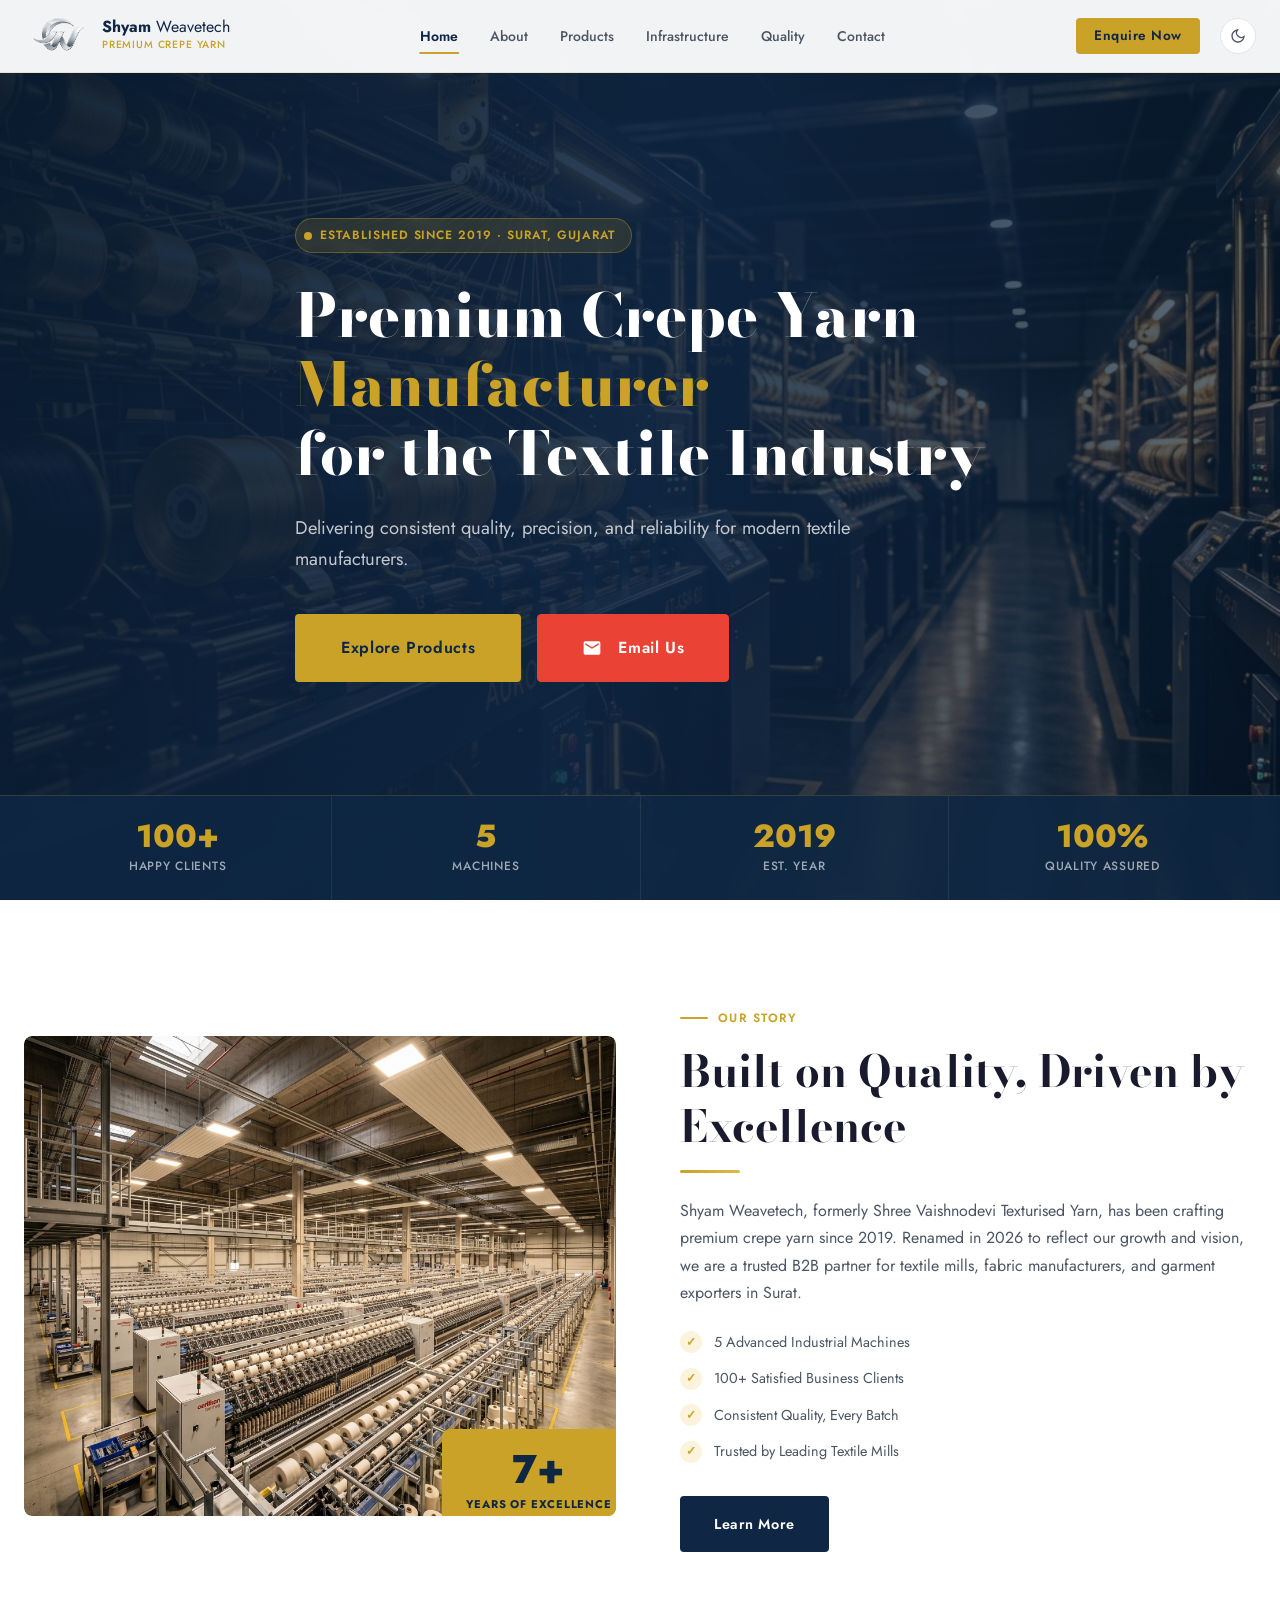
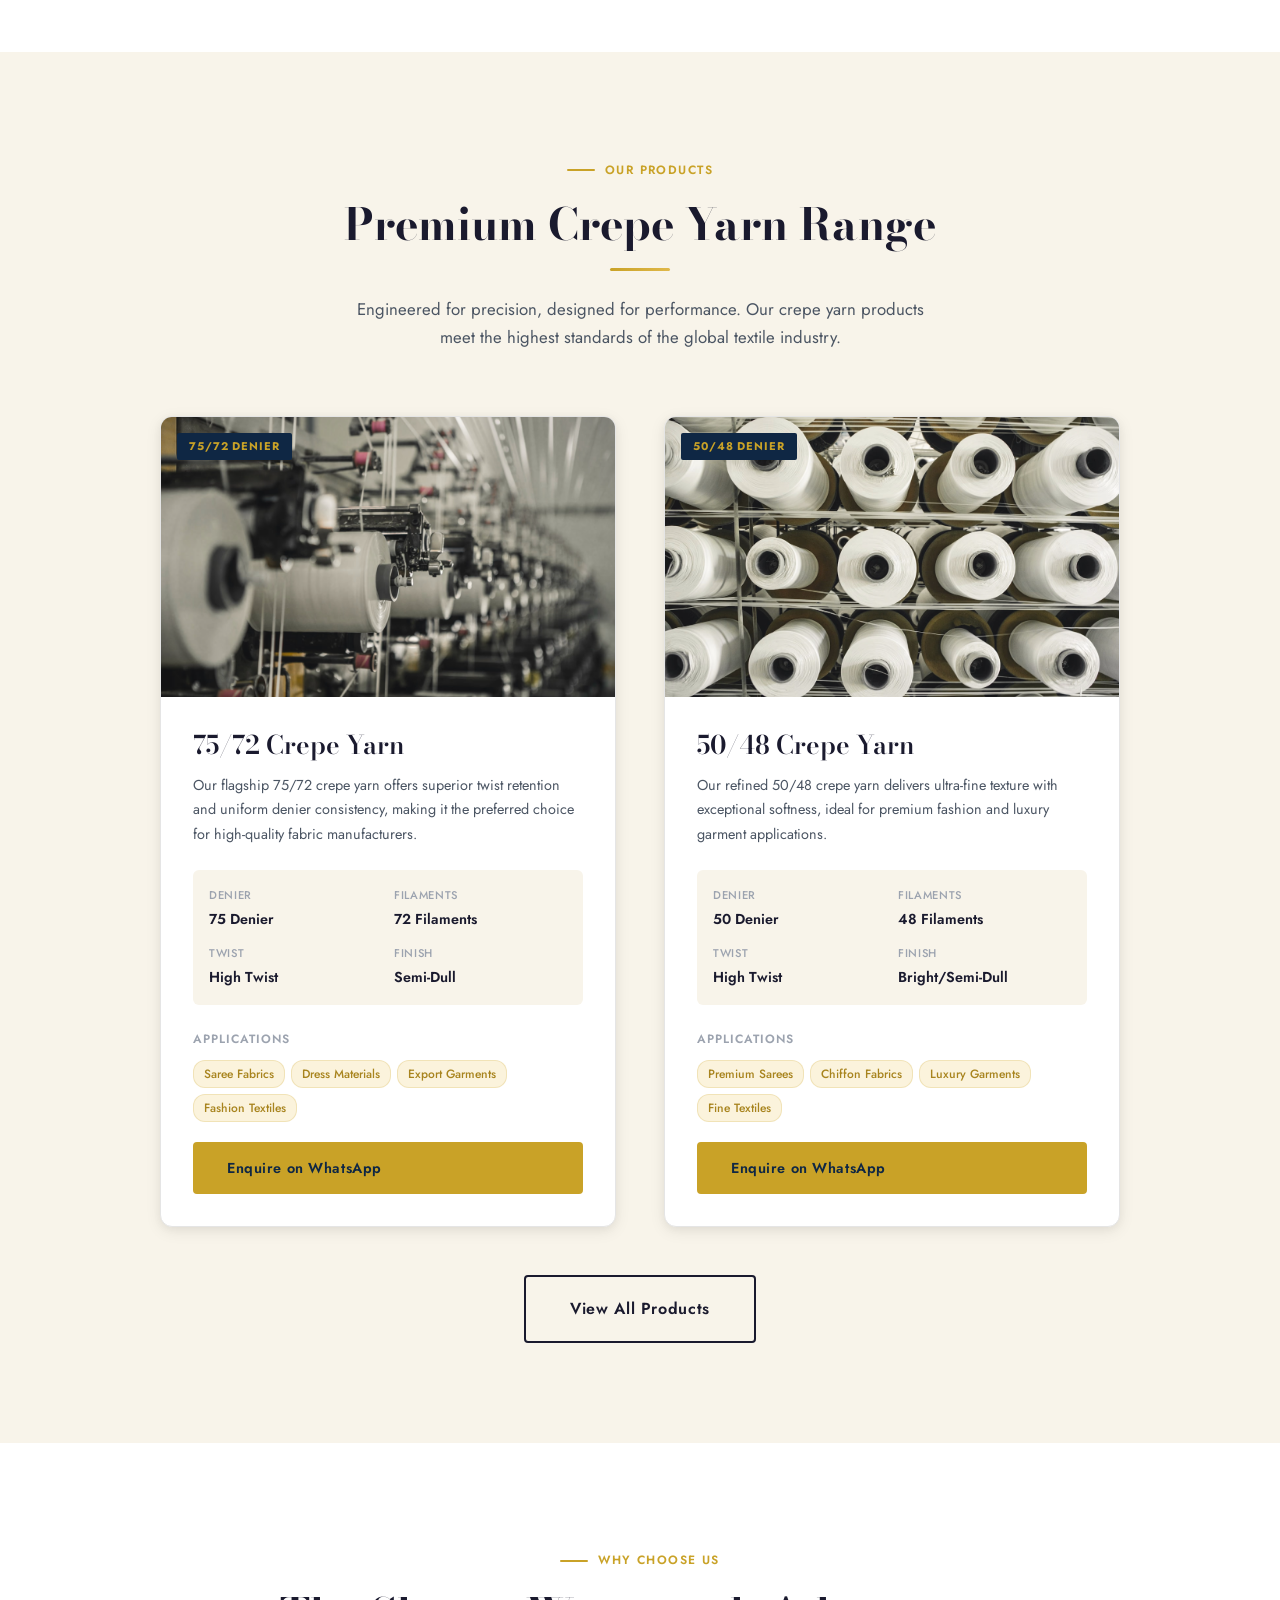
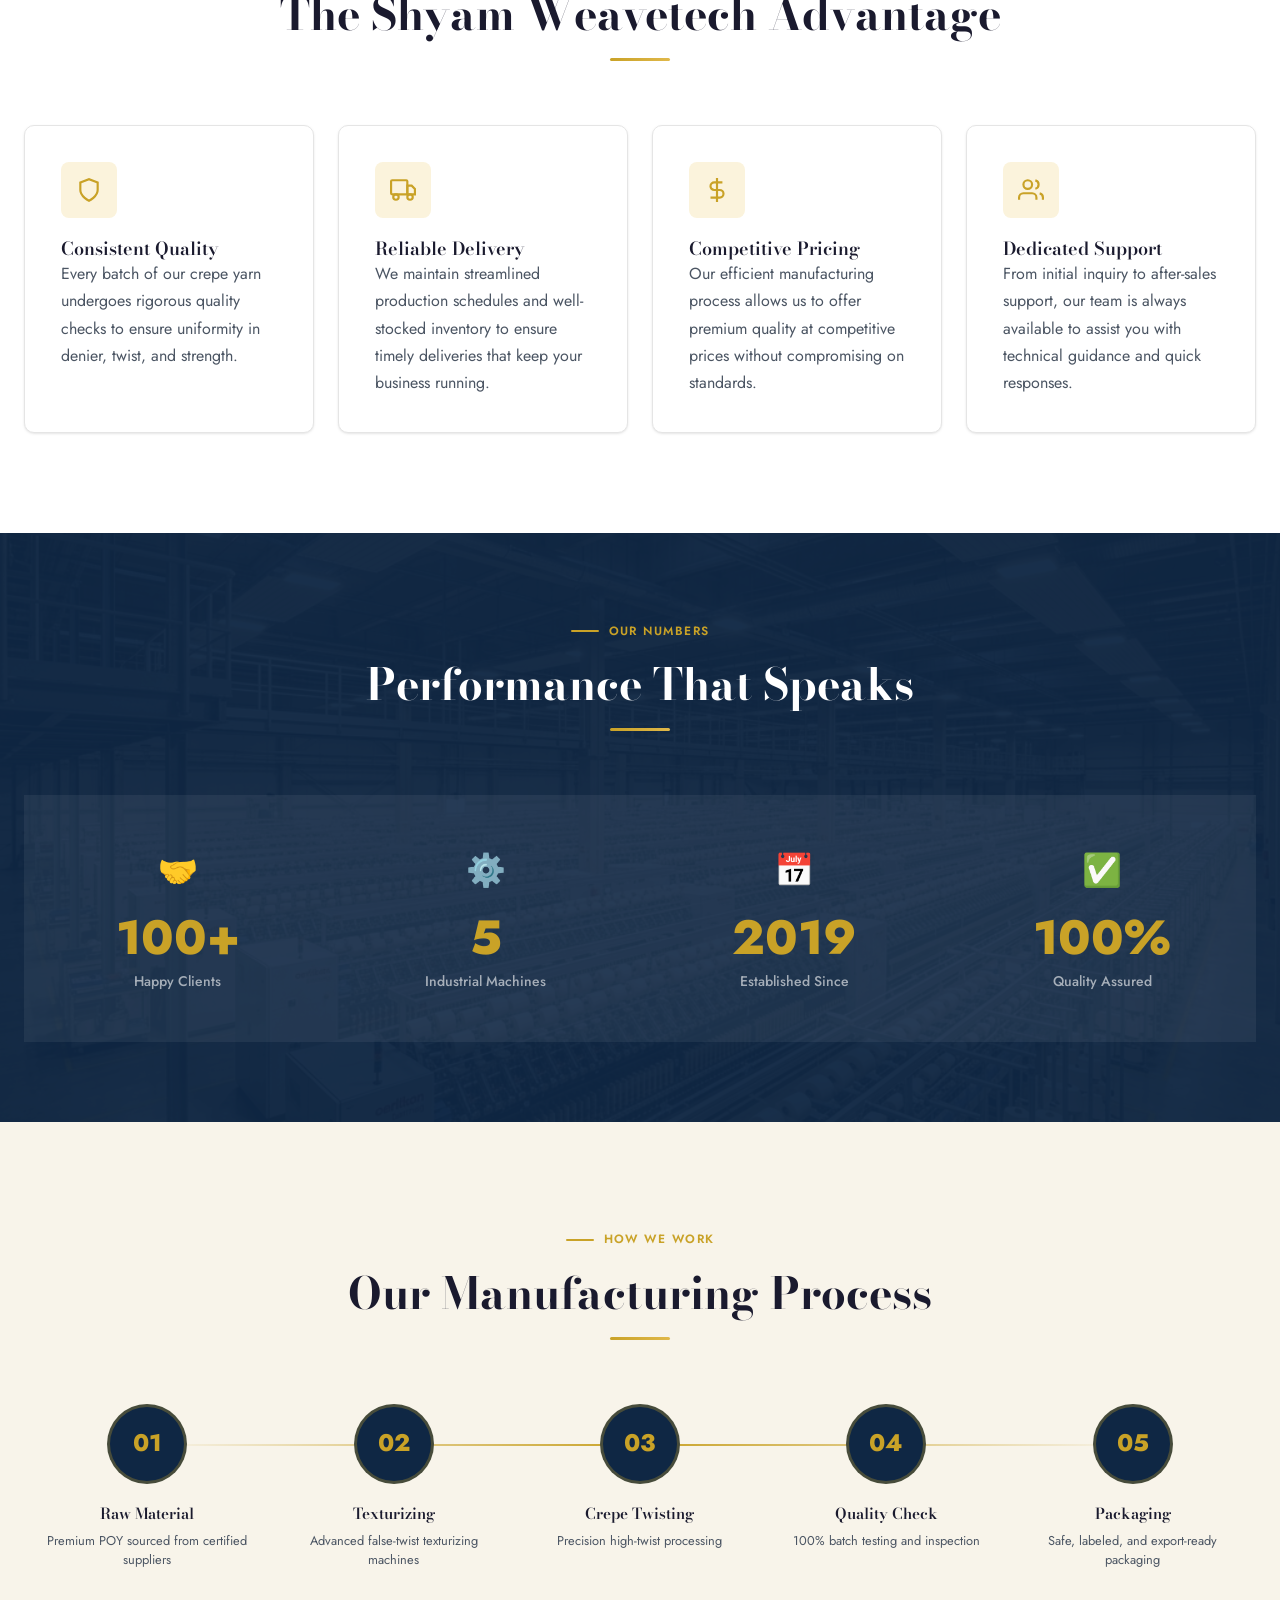
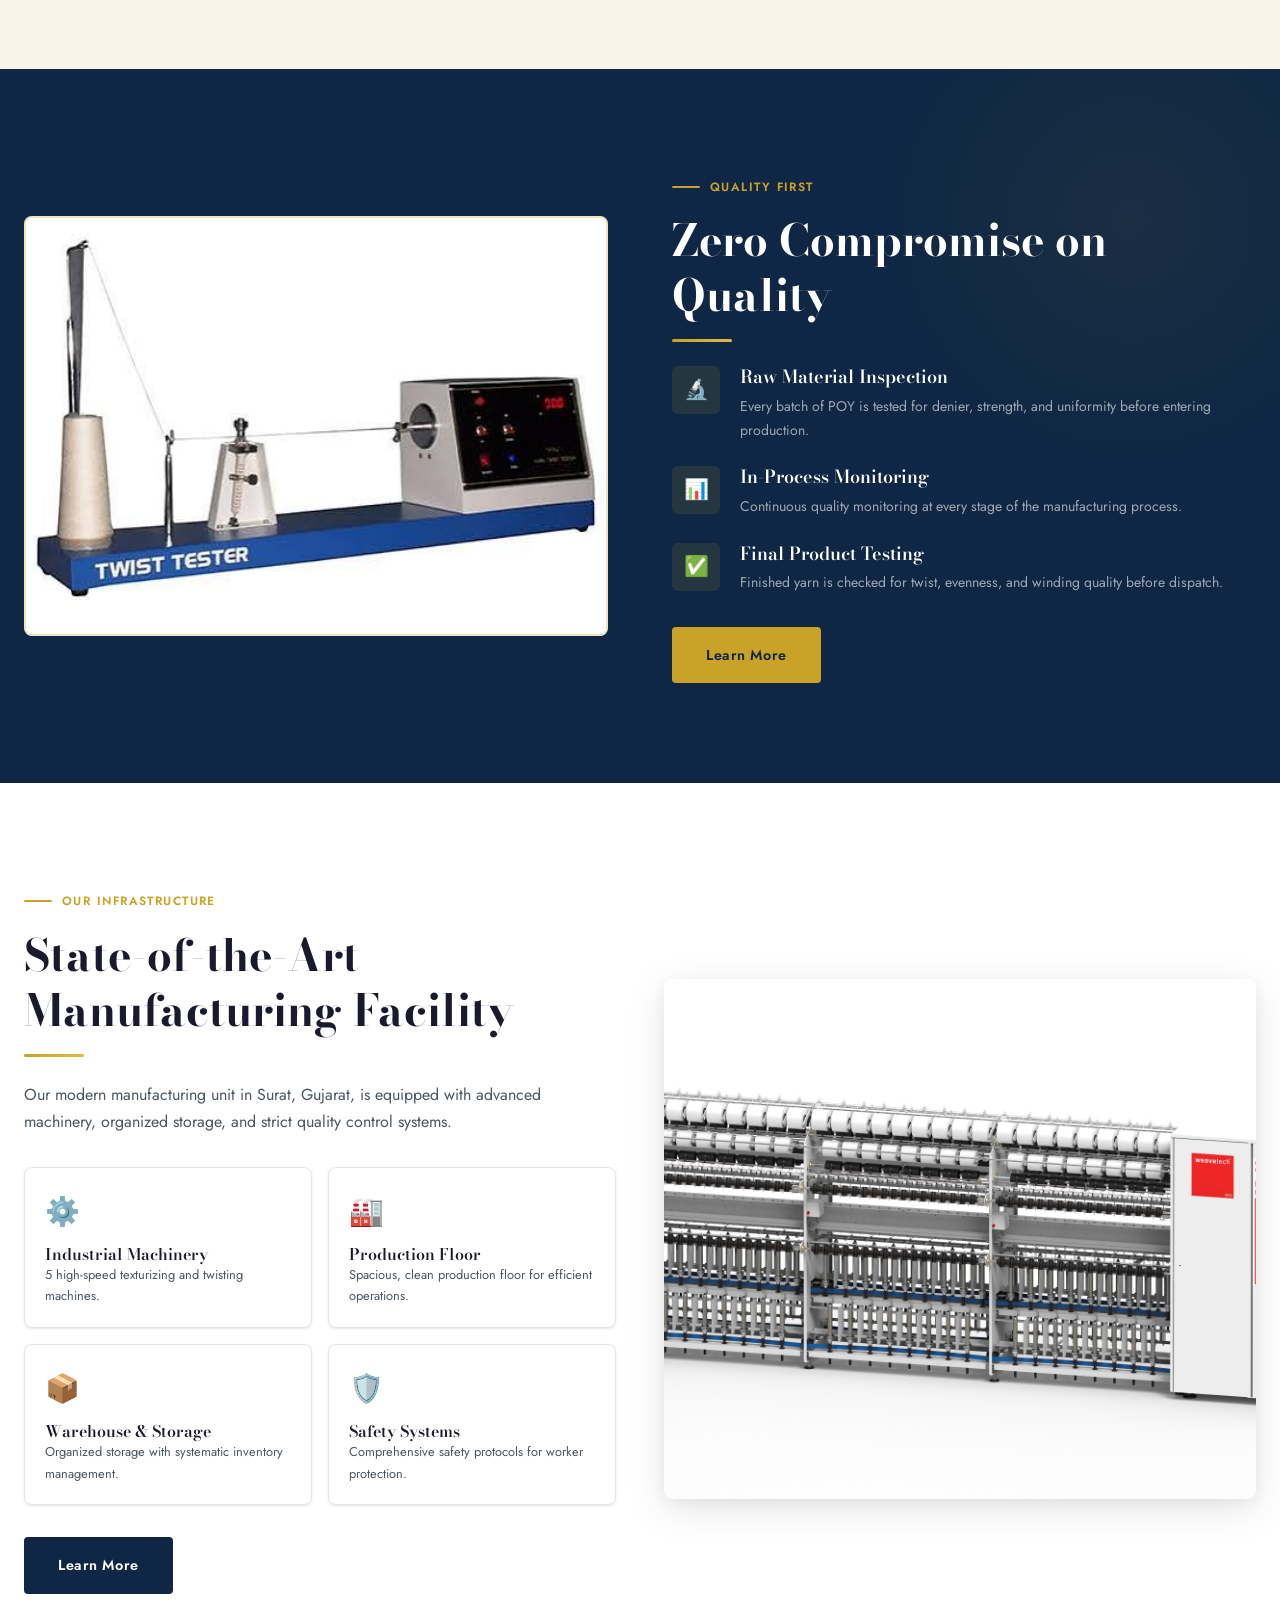
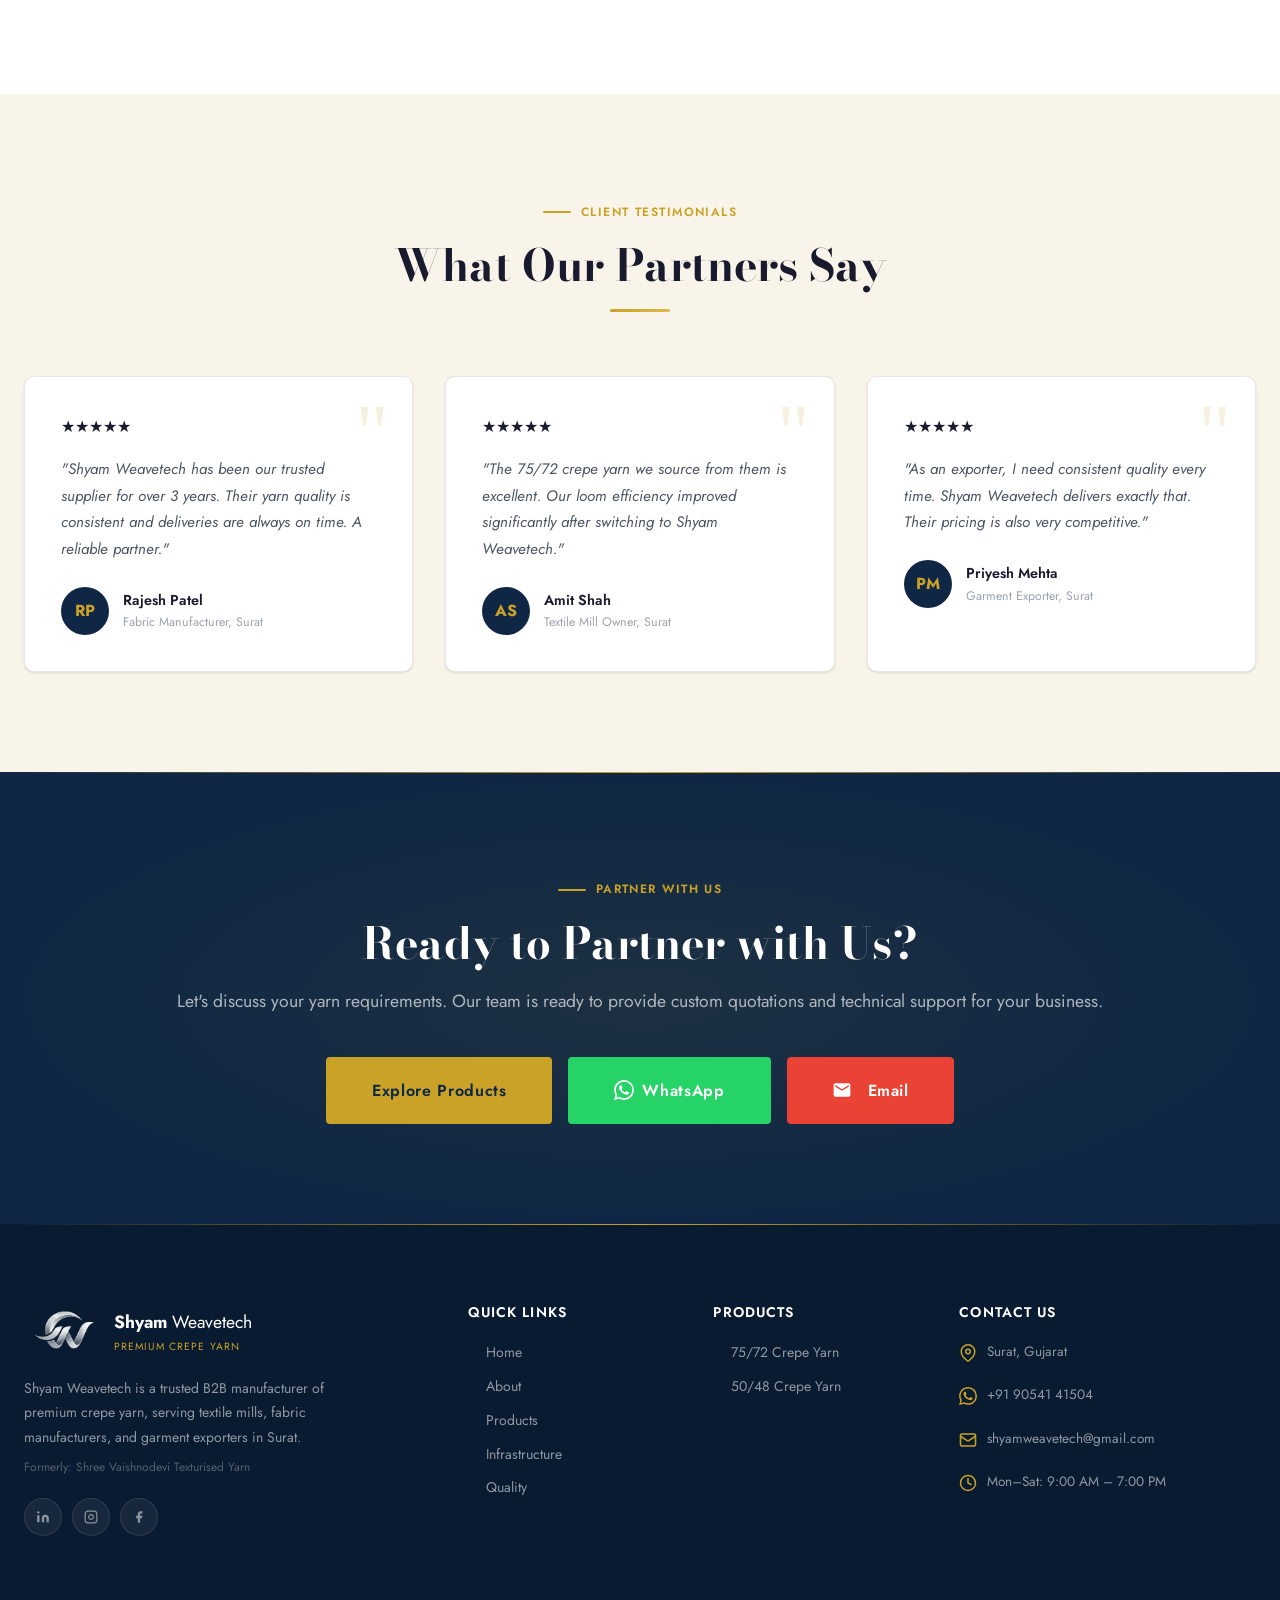
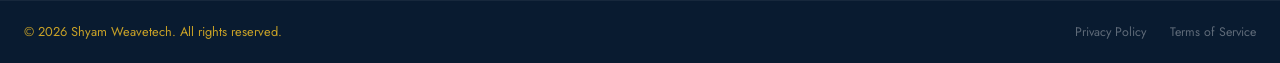
==== commit d7667064: "feat: implement email and whatsapp modals with responsive fixes" ====
--- a/index.html
+++ b/index.html
@@ -54,7 +54,7 @@
 
       <div class="nav-actions">
 
-        <a href="contact.html" class="btn btn-gold nav-query-btn" style="padding: 8px 16px; font-size: 0.85rem; margin-right: 8px; font-weight: 600; display: inline-flex; align-items: center; justify-content: center; height: 36px;">Get Query</a>
+        <a href="contact.html" class="btn btn-gold nav-query-btn" style="padding: 8px 16px; font-size: 0.85rem; margin-right: 8px; font-weight: 600; display: inline-flex; align-items: center; justify-content: center; height: 36px;">Enquire Now</a>
         <button class="theme-toggle" id="theme-toggle" aria-label="Toggle Dark Mode">
           <svg class="icon-moon" width="16" height="16" fill="none" stroke="currentColor" stroke-width="2"
             viewBox="0 0 24 24">
@@ -94,7 +94,7 @@
     </ul>
     <div style="display:flex;gap:8px;padding:0 16px;">
 
-      <a href="contact.html" class="btn btn-gold nav-query-btn" style="padding: 8px 16px; font-size: 0.85rem; margin-right: 8px; font-weight: 600; display: inline-flex; align-items: center; justify-content: center; height: 36px;">Get Query</a>
+      <a href="contact.html" class="btn btn-gold nav-query-btn" style="padding: 8px 16px; font-size: 0.85rem; margin-right: 8px; font-weight: 600; display: inline-flex; align-items: center; justify-content: center; height: 36px;">Enquire Now</a>
         <button class="theme-toggle" id="theme-toggle-mobile" aria-label="Toggle Dark Mode" style="margin-left:auto;"
         onclick="document.getElementById('theme-toggle').click()">
         <svg class="icon-moon" width="16" height="16" fill="none" stroke="currentColor" stroke-width="2"
@@ -675,29 +675,34 @@
         <div>
           <h3 class="footer-heading" data-i18n="footer_contact_col">Contact Us</h3>
           <div class="footer-contact-item">
-            <span class="footer-contact-icon" aria-hidden="true">📍</span>
+            <span class="footer-contact-icon" aria-hidden="true"><svg width="18" height="18" viewBox="0 0 24 24" fill="none" stroke="currentColor" stroke-width="2" stroke-linecap="round" stroke-linejoin="round">
+  <path d="M21 10c0 7-9 13-9 13s-9-6-9-13a9 9 0 0 1 18 0z"></path>
+  <circle cx="12" cy="10" r="3"></circle>
+</svg></span>
             <span class="footer-contact-text" data-i18n="address_val">Surat, Gujarat</span>
           </div>
           <div class="footer-contact-item">
-            <span class="footer-contact-icon" aria-hidden="true">📞</span>
+            <span class="footer-contact-icon" aria-hidden="true"><svg width="18" height="18" viewBox="0 0 24 24" fill="currentColor">
+  <path d="M17.472 14.382c-.297-.149-1.758-.867-2.03-.967-.273-.099-.471-.148-.67.15-.197.297-.767.966-.94 1.164-.173.199-.347.223-.644.075-.297-.15-1.255-.463-2.39-1.475-.888-.788-1.489-1.761-1.663-2.06-.173-.297-.018-.458.13-.606.134-.133.298-.347.446-.52.149-.174.198-.298.298-.497.099-.198.05-.371-.025-.52-.075-.149-.669-1.612-.916-2.207-.242-.579-.487-.5-.669-.51a5.8 5.8 0 0 0-.57-.01c-.198 0-.52.074-.792.372-.272.297-1.04 1.016-1.04 2.479 0 1.462 1.065 2.875 1.213 3.074.149.198 2.096 3.2 5.077 4.487.709.306 1.262.489 1.694.625.712.227 1.36.195 1.871.118.571-.085 1.758-.719 2.006-1.413.248-.694.248-1.289.173-1.413-.074-.124-.272-.198-.57-.347m-5.421 7.403h-.004a9.87 9.87 0 0 1-5.031-1.378l-.361-.214-3.741.982.998-3.648-.235-.374a9.86 9.86 0 0 1-1.51-5.26c.001-5.45 4.436-9.884 9.888-9.884 2.64 0 5.122 1.03 6.988 2.898a9.82 9.82 0 0 1 2.893 6.994c-.003 5.45-4.437 9.884-9.885 9.884m8.413-18.297A11.815 11.815 0 0 0 12.05 0C5.495 0 .16 5.335.157 11.892c0 2.096.547 4.142 1.588 5.945L.057 24l6.305-1.654a11.882 11.882 0 0 0 5.683 1.448h.005c6.554 0 11.89-5.335 11.893-11.893a11.821 11.821 0 0 0-3.48-8.413Z"/>
+</svg></span>
             <span class="footer-contact-text"><a href="tel:+919054141504">+91 90541 41504</a></span>
           </div>
           <div class="footer-contact-item">
-            <span class="footer-contact-icon" aria-hidden="true">✉️</span>
+            <span class="footer-contact-icon" aria-hidden="true"><svg width="18" height="18" viewBox="0 0 24 24" fill="none" stroke="currentColor" stroke-width="2" stroke-linecap="round" stroke-linejoin="round">
+  <rect x="2" y="4" width="20" height="16" rx="2"></rect>
+  <path d="m22 7-8.97 5.7a1.94 1.94 0 0 1-2.06 0L2 7"></path>
+</svg></span>
             <span class="footer-contact-text"><a
                 href="mailto:shyamweavetech@gmail.com">shyamweavetech@gmail.com</a></span>
           </div>
           <div class="footer-contact-item">
-            <span class="footer-contact-icon" aria-hidden="true">🕐</span>
+            <span class="footer-contact-icon" aria-hidden="true"><svg width="18" height="18" viewBox="0 0 24 24" fill="none" stroke="currentColor" stroke-width="2" stroke-linecap="round" stroke-linejoin="round">
+  <circle cx="12" cy="12" r="10"></circle>
+  <polyline points="12 6 12 12 16 14"></polyline>
+</svg></span>
             <span class="footer-contact-text" data-i18n="hours_val">Mon–Sat: 9:00 AM – 7:00 PM</span>
           </div>
-          <a href="#" class="btn btn-whatsapp btn-sm mt-16" id="footer-wa-btn" data-wa="general">
-            <svg width="14" height="14" viewBox="0 0 24 24" fill="currentColor">
-              <path
-                d="M17.472 14.382c-.297-.149-1.758-.867-2.03-.967-.273-.099-.471-.148-.67.15-.197.297-.767.966-.94 1.164-.173.199-.347.223-.644.075-.297-.15-1.255-.463-2.39-1.475-.883-.788-1.48-1.761-1.653-2.059-.173-.297-.018-.458.13-.606.134-.133.298-.347.446-.52.149-.174.198-.298.298-.497.099-.198.05-.371-.025-.52-.075-.149-.669-1.612-.916-2.207-.242-.579-.487-.5-.669-.51-.173-.008-.371-.01-.57-.01-.198 0-.52.074-.792.372-.272.297-1.04 1.016-1.04 2.479 0 1.462 1.065 2.875 1.213 3.074.149.198 2.096 3.2 5.077 4.487.709.306 1.262.489 1.694.625.712.227 1.36.195 1.871.118.571-.085 1.758-.719 2.006-1.413.248-.694.248-1.289.173-1.413-.074-.124-.272-.198-.57-.347m-5.421 7.403h-.004a9.87 9.87 0 01-5.031-1.378l-.361-.214-3.741.982.998-3.648-.235-.374a9.86 9.86 0 01-1.51-5.26c.001-5.45 4.436-9.884 9.888-9.884 2.64 0 5.122 1.03 6.988 2.898a9.825 9.825 0 012.893 6.994c-.003 5.45-4.437 9.884-9.885 9.884m8.413-18.297A11.815 11.815 0 0012.05 0C5.495 0 .16 5.335.157 11.892c0 2.096.547 4.142 1.588 5.945L.057 24l6.305-1.654a11.882 11.882 0 005.683 1.448h.005c6.554 0 11.89-5.335 11.893-11.893a11.821 11.821 0 00-3.48-8.413z" />
-            </svg>
-            WhatsApp
-          </a>
+          
         </div>
       </div>
     </div>
@@ -732,7 +737,56 @@
 
   <script src="js/main.js"></script>
 
-  <!-- ══════════════════ EMAIL MODAL ══════════════════ -->
+    <!-- ══════════════════ GENERAL WHATSAPP MODAL ══════════════════ -->
+  <div id="wa-general-modal-overlay" class="wa-modal-overlay" aria-hidden="true">
+    <div class="wa-modal-box" role="dialog" aria-modal="true" aria-labelledby="wa-general-modal-title">
+      <button id="wa-general-modal-close" class="wa-modal-close" aria-label="Close modal">
+        <svg width="24" height="24" viewBox="0 0 24 24" fill="none" stroke="currentColor" stroke-width="2">
+          <line x1="18" y1="6" x2="6" y2="18"></line>
+          <line x1="6" y1="6" x2="18" y2="18"></line>
+        </svg>
+      </button>
+      <h2 id="wa-general-modal-title" style="color:var(--text-primary);">WhatsApp Us</h2>
+      <p class="wa-modal-subtitle">Please provide a few details so we can assist you better.</p>
+
+      <form id="wa-general-modal-form">
+        <div class="form-group">
+          <label class="form-label" for="wa-general-modal-purpose">Purpose of Contact</label>
+          <div class="select-wrapper">
+            <select class="form-control" id="wa-general-modal-purpose" required>
+              <option value="" disabled selected>Select a purpose...</option>
+              <option value="Casual Inquiry">Casual Inquiry</option>
+              <option value="Business Related">Business Related</option>
+              <option value="Order Related">Order Related</option>
+              <option value="Issue Related">Issue Related</option>
+              <option value="Bill Related">Bill Related</option>
+              <option value="Payment Related">Payment Related</option>
+            </select>
+            <div class="select-arrow" style="pointer-events:none; position:absolute; right:12px; top:50%; transform:translateY(-50%); font-size:12px; color:var(--text-secondary);">▼</div>
+          </div>
+        </div>
+
+        <div class="form-group">
+          <label class="form-label" for="wa-general-modal-name">Your Name</label>
+          <input type="text" class="form-control" id="wa-general-modal-name" placeholder="John Doe" required>
+        </div>
+
+        <div class="form-group">
+          <label class="form-label" for="wa-general-modal-message">Message Details</label>
+          <textarea class="form-control" id="wa-general-modal-message" rows="4" placeholder="Tell us how we can help you..." required></textarea>
+        </div>
+
+        <button type="submit" id="wa-general-modal-submit" class="btn btn-whatsapp w-full" style="justify-content:center;">
+          <svg width="18" height="18" viewBox="0 0 24 24" fill="currentColor" style="margin-right:8px;">
+            <path d="M17.472 14.382c-.297-.149-1.758-.867-2.03-.967-.273-.099-.471-.148-.67.15-.197.297-.767.966-.94 1.164-.173.199-.347.223-.644.075-.297-.15-1.255-.463-2.39-1.475-.883-.788-1.48-1.761-1.653-2.059-.173-.297-.018-.458.13-.606.134-.133.298-.347.446-.52.149-.174.198-.298.298-.497.099-.198.05-.371-.025-.52-.075-.149-.669-1.612-.916-2.207-.242-.579-.487-.5-.669-.51-.173-.008-.371-.01-.57-.01-.198 0-.52.074-.792.372-.272.297-1.04 1.016-1.04 2.479 0 1.462 1.065 2.875 1.213 3.074.149.198 2.096 3.2 5.077 4.487.709.306 1.262.489 1.694.625.712.227 1.36.195 1.871.118.571-.085 1.758-.719 2.006-1.413.248-.694.248-1.289.173-1.413-.074-.124-.272-.198-.57-.347m-5.421 7.403h-.004a9.87 9.87 0 01-5.031-1.378l-.361-.214-3.741.982.998-3.648-.235-.374a9.86 9.86 0 01-1.51-5.26c.001-5.45 4.436-9.884 9.888-9.884 2.64 0 5.122 1.03 6.988 2.898a9.825 9.825 0 012.893 6.994c-.003 5.45-4.437 9.884-9.885 9.884m8.413-18.297A11.815 11.815 0 0012.05 0C5.495 0 .16 5.335.157 11.892c0 2.096.547 4.142 1.588 5.945L.057 24l6.305-1.654a11.882 11.882 0 005.683 1.448h.005c6.554 0 11.89-5.335 11.893-11.893a11.821 11.821 0 00-3.48-8.413z" />
+          </svg>
+          <span id="wa-general-modal-btn-text">Start WhatsApp Chat</span>
+        </button>
+      </form>
+    </div>
+  </div>
+
+<!-- ══════════════════ EMAIL MODAL ══════════════════ -->
   <div id="email-modal-overlay" class="email-modal-overlay" aria-hidden="true">
     <div class="email-modal-box" role="dialog" aria-modal="true" aria-labelledby="email-modal-title">
       <button id="email-modal-close" class="email-modal-close" aria-label="Close modal">
@@ -792,7 +846,62 @@
   </div>
 
 
-  <!-- ══════════════════ WHATSAPP MODAL ══════════════════ -->
+      <!-- ══════════════════ PRODUCT EMAIL MODAL ══════════════════ -->
+  <div id="email-product-modal-overlay" class="wa-modal-overlay" aria-hidden="true">
+    <div class="wa-modal-box" role="dialog" aria-modal="true" aria-labelledby="email-product-modal-title">
+      <button id="email-product-modal-close" class="wa-modal-close" aria-label="Close modal">
+        <svg width="24" height="24" viewBox="0 0 24 24" fill="none" stroke="currentColor" stroke-width="2">
+          <line x1="18" y1="6" x2="6" y2="18"></line>
+          <line x1="6" y1="6" x2="18" y2="18"></line>
+        </svg>
+      </button>
+      <h2 id="email-product-modal-title" style="color:var(--text-primary);">Enquire via Email</h2>
+      <p class="wa-modal-subtitle">Please provide your details below to request a quote.</p>
+
+      <form id="email-product-modal-form">
+        <div class="form-group">
+          <label class="form-label" for="email-product-modal-product">Product</label>
+          <input type="text" class="form-control" id="email-product-modal-product" readonly style="opacity: 0.8; cursor: not-allowed;">
+        </div>
+
+        <div class="form-group">
+          <label class="form-label" for="email-product-modal-name">Name</label>
+          <input type="text" class="form-control" id="email-product-modal-name" placeholder="John Doe" required>
+        </div>
+
+        <div class="form-group">
+          <label class="form-label" for="email-product-modal-email">Email</label>
+          <input type="email" class="form-control" id="email-product-modal-email" placeholder="john@example.com" required>
+        </div>
+
+        <div class="form-group">
+          <label class="form-label" for="email-product-modal-phone">Phone Number</label>
+          <input type="tel" class="form-control" id="email-product-modal-phone" placeholder="+91 XXXXX XXXXX" required>
+        </div>
+
+        <div class="form-group">
+          <label class="form-label" for="email-product-modal-quantity">Quantity (in Kgs)</label>
+          <input type="number" class="form-control" id="email-product-modal-quantity" placeholder="100" min="1" required>
+        </div>
+
+        <div class="form-group">
+          <label class="form-label" for="email-product-modal-location">Locations (Area in and nearby Surat)</label>
+          <input type="text" class="form-control" id="email-product-modal-location" placeholder="e.g. Ring Road, Sachin GIDC" required>
+        </div>
+
+        <div class="form-group">
+          <label class="form-label" for="email-product-modal-requirements">Additional Details (if any)</label>
+          <textarea class="form-control" id="email-product-modal-requirements" rows="2" placeholder="Tell us about specific needs or questions..."></textarea>
+        </div>
+
+        <button type="submit" id="email-product-modal-submit" class="btn btn-gold w-full" style="justify-content:center;">
+          <span id="email-product-modal-btn-text">Send Message</span>
+        </button>
+      </form>
+    </div>
+  </div>
+
+<!-- ══════════════════ PRODUCT WHATSAPP MODAL ══════════════════ -->
   <div id="wa-modal-overlay" class="wa-modal-overlay" aria-hidden="true">
     <div class="wa-modal-box" role="dialog" aria-modal="true" aria-labelledby="wa-modal-title">
       <button id="wa-modal-close" class="wa-modal-close" aria-label="Close modal">
@@ -801,39 +910,34 @@
           <line x1="6" y1="6" x2="18" y2="18"></line>
         </svg>
       </button>
-      <h2 id="wa-modal-title">Chat with us on WhatsApp</h2>
-      <p class="wa-modal-subtitle">Please provide your details and we'll reply to you on WhatsApp instantly.</p>
+      <h2 id="wa-modal-title">Enquire via WhatsApp</h2>
+      <p class="wa-modal-subtitle">Please provide your details below and they will be auto-filled into your WhatsApp message.</p>
 
       <form id="wa-modal-form">
         <div class="form-group">
-          <label class="form-label" for="wa-modal-name">Your Name</label>
-          <input type="text" class="form-control" id="wa-modal-name" placeholder="John Doe" required>
-        </div>
-
-        <div class="form-group">
-          <label class="form-label" for="wa-modal-topic">Topic</label>
-          <div class="select-wrapper">
-            <select class="form-control" id="wa-modal-topic" required>
-              <option value="" disabled selected>Select a topic...</option>
-              <option value="Product Inquiry">Product Inquiry</option>
-              <option value="Bulk Order">Bulk Order</option>
-              <option value="Partnership">Partnership</option>
-              <option value="Other">Other</option>
-            </select>
-            <div class="select-arrow"
-              style="pointer-events:none; position:absolute; right:12px; top:50%; transform:translateY(-50%); font-size:12px; color:var(--text-secondary);">
-              ▼</div>
-          </div>
-        </div>
-
-        <div class="form-group">
-          <label class="form-label" for="wa-modal-details">Message Details</label>
-          <textarea class="form-control" id="wa-modal-details" rows="4" placeholder="Tell us more about your inquiry..."
-            required></textarea>
+          <label class="form-label" for="wa-modal-product">I am interested in</label>
+          <input type="text" class="form-control" id="wa-modal-product" readonly style="background-color: var(--border-color); cursor: not-allowed; opacity: 0.8;">
+        </div>
+
+        <div class="form-group">
+          <label class="form-label" for="wa-modal-quantity">Quantity (in Kgs)</label>
+          <input type="text" class="form-control" id="wa-modal-quantity" placeholder="e.g. 500 kg" required>
+        </div>
+
+        
+        
+        <div class="form-group">
+          <label class="form-label" for="wa-modal-location">Locations (Area in and nearby Surat)</label>
+          <input type="text" class="form-control" id="wa-modal-location" placeholder="e.g. Pandesara, Surat" required>
+        </div>
+
+        <div class="form-group">
+          <label class="form-label" for="wa-modal-requirements">Additional Details (if any)</label>
+          <textarea class="form-control" id="wa-modal-requirements" rows="3" placeholder="Any specific colors, variants, or questions..."></textarea>
         </div>
 
         <button type="submit" class="btn btn-whatsapp w-full" style="justify-content:center;">
-          <span>Start WhatsApp Chat</span>
+          <span>Send Message</span>
         </button>
       </form>
     </div>
--- a/css/style.css
+++ b/css/style.css
@@ -71,6 +71,7 @@
   --shadow-sm:      0 1px 3px rgba(0,0,0,0.3);
   --shadow-md:      0 4px 16px rgba(0,0,0,0.3);
   --shadow-lg:      0 10px 40px rgba(0,0,0,0.4);
+  --gold-pale:      rgba(201,162,39,0.15);
 }
 
 /* ── Reset & Base ── */
@@ -595,6 +596,8 @@
   gap: 5px;
   cursor: pointer;
   padding: 4px;
+  background: transparent;
+  border: none;
 }
 
 .hamburger span {
@@ -643,7 +646,7 @@
 
 .mobile-nav-link:hover {
   background: var(--gold-pale);
-  color: var(--navy);
+  color: var(--gold);
 }
 
 /* ── Scroll Progress ── */
@@ -2138,11 +2141,12 @@
 
 @media (max-width: 640px) {
   :root { --section-pad: 56px 0; }
+  html { font-size: 15px; }
   .grid-3 { grid-template-columns: 1fr; }
   .grid-4 { grid-template-columns: 1fr; }
   .grid-6 { grid-template-columns: 1fr; }
   .stats-grid { grid-template-columns: 1fr 1fr; }
-  .process-steps { grid-template-columns: 1fr 1fr; }
+  .process-steps { grid-template-columns: 1fr; }
   .quality-steps-grid { grid-template-columns: 1fr; }
   .gallery-grid { grid-template-columns: 1fr; }
   .contact-form-wrap { padding: 28px; }
@@ -2155,6 +2159,12 @@
   .about-preview-image img { height: 300px; }
   #scroll-top { bottom: 16px; right: 16px; }
   #whatsapp-float { bottom: 16px; left: 16px; }
+}
+
+@media (max-width: 480px) {
+  html { font-size: 14px; }
+  .email-modal-box, .wa-modal-box { padding: 24px 20px; }
+  .stats-grid { grid-template-columns: 1fr; }
 }
 
 /* ── Utility ── */
@@ -2567,3 +2577,13 @@
     display: none !important;
   }
 }
+
+/* Fix visibility of View All Products button */
+#view-all-products-btn {
+  color: var(--text-primary);
+  border-color: var(--text-primary);
+}
+#view-all-products-btn:hover {
+  background: var(--text-primary);
+  color: var(--bg-primary);
+}
